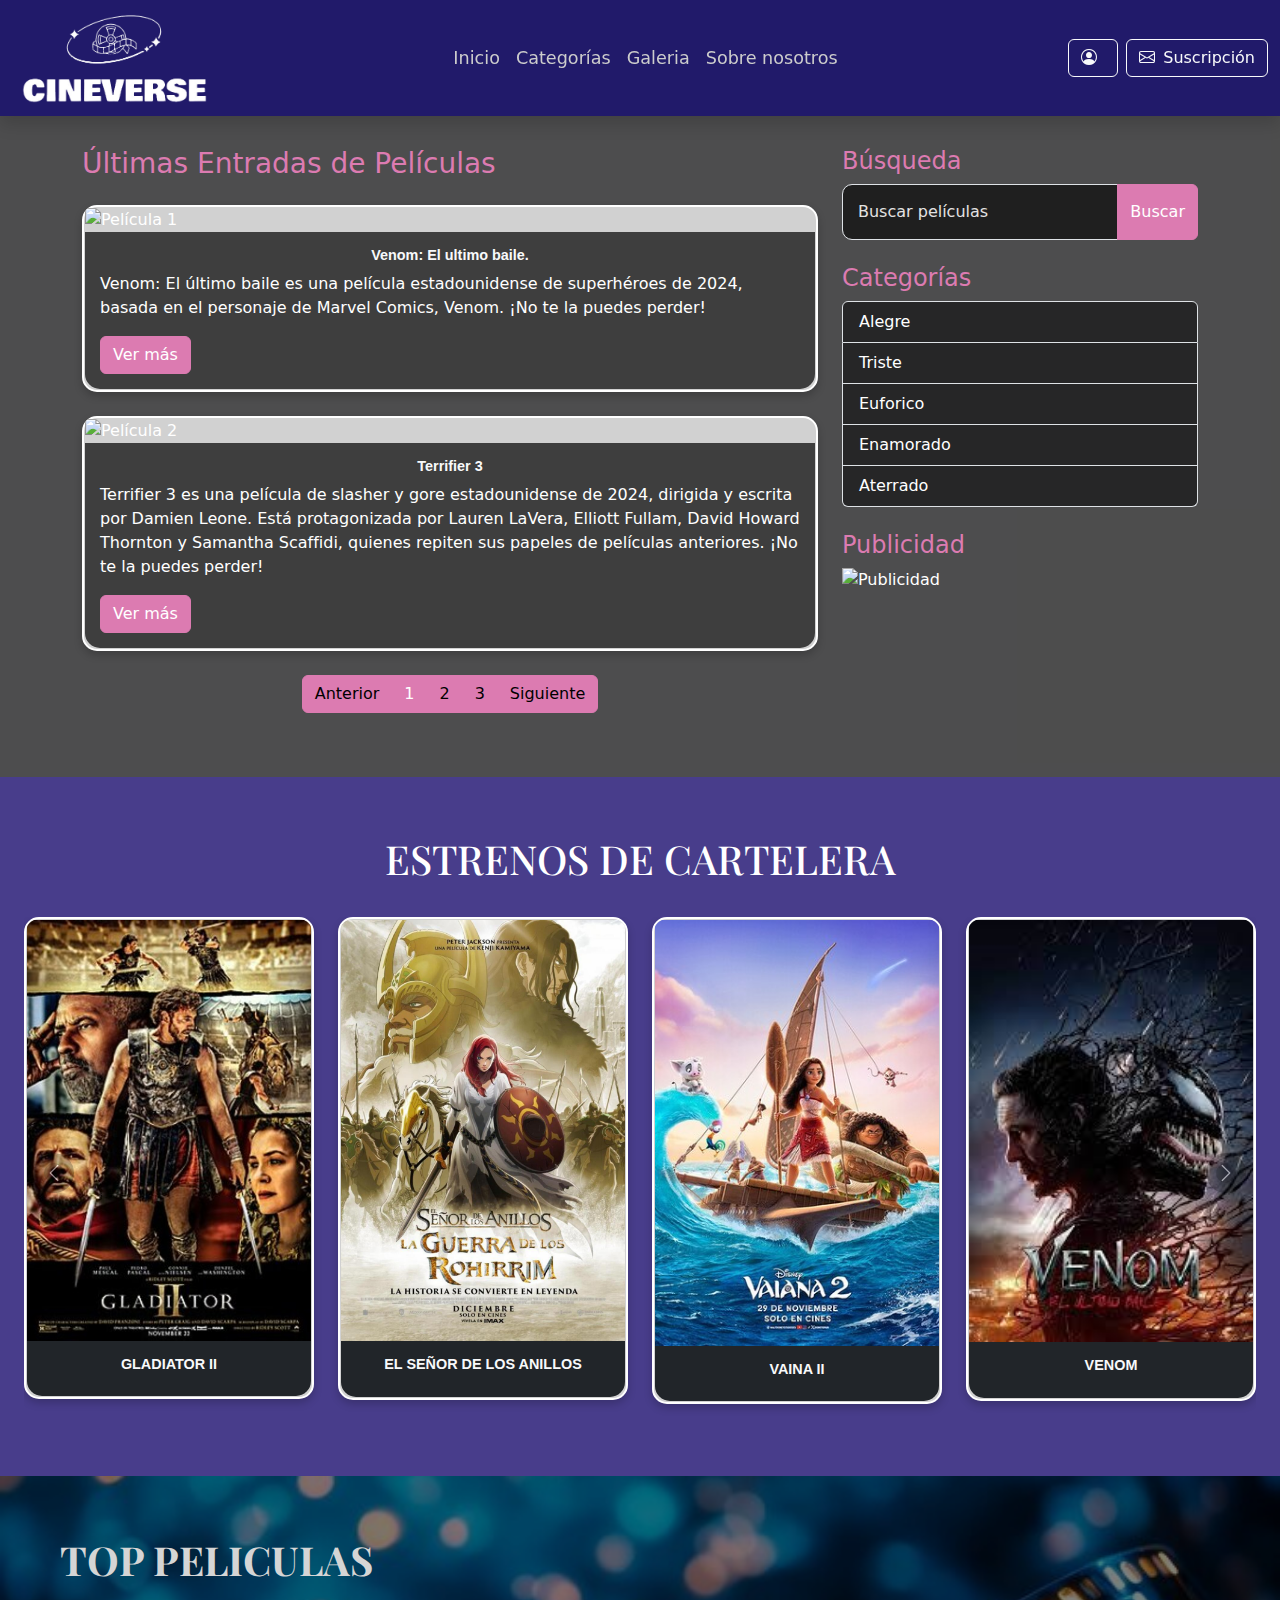
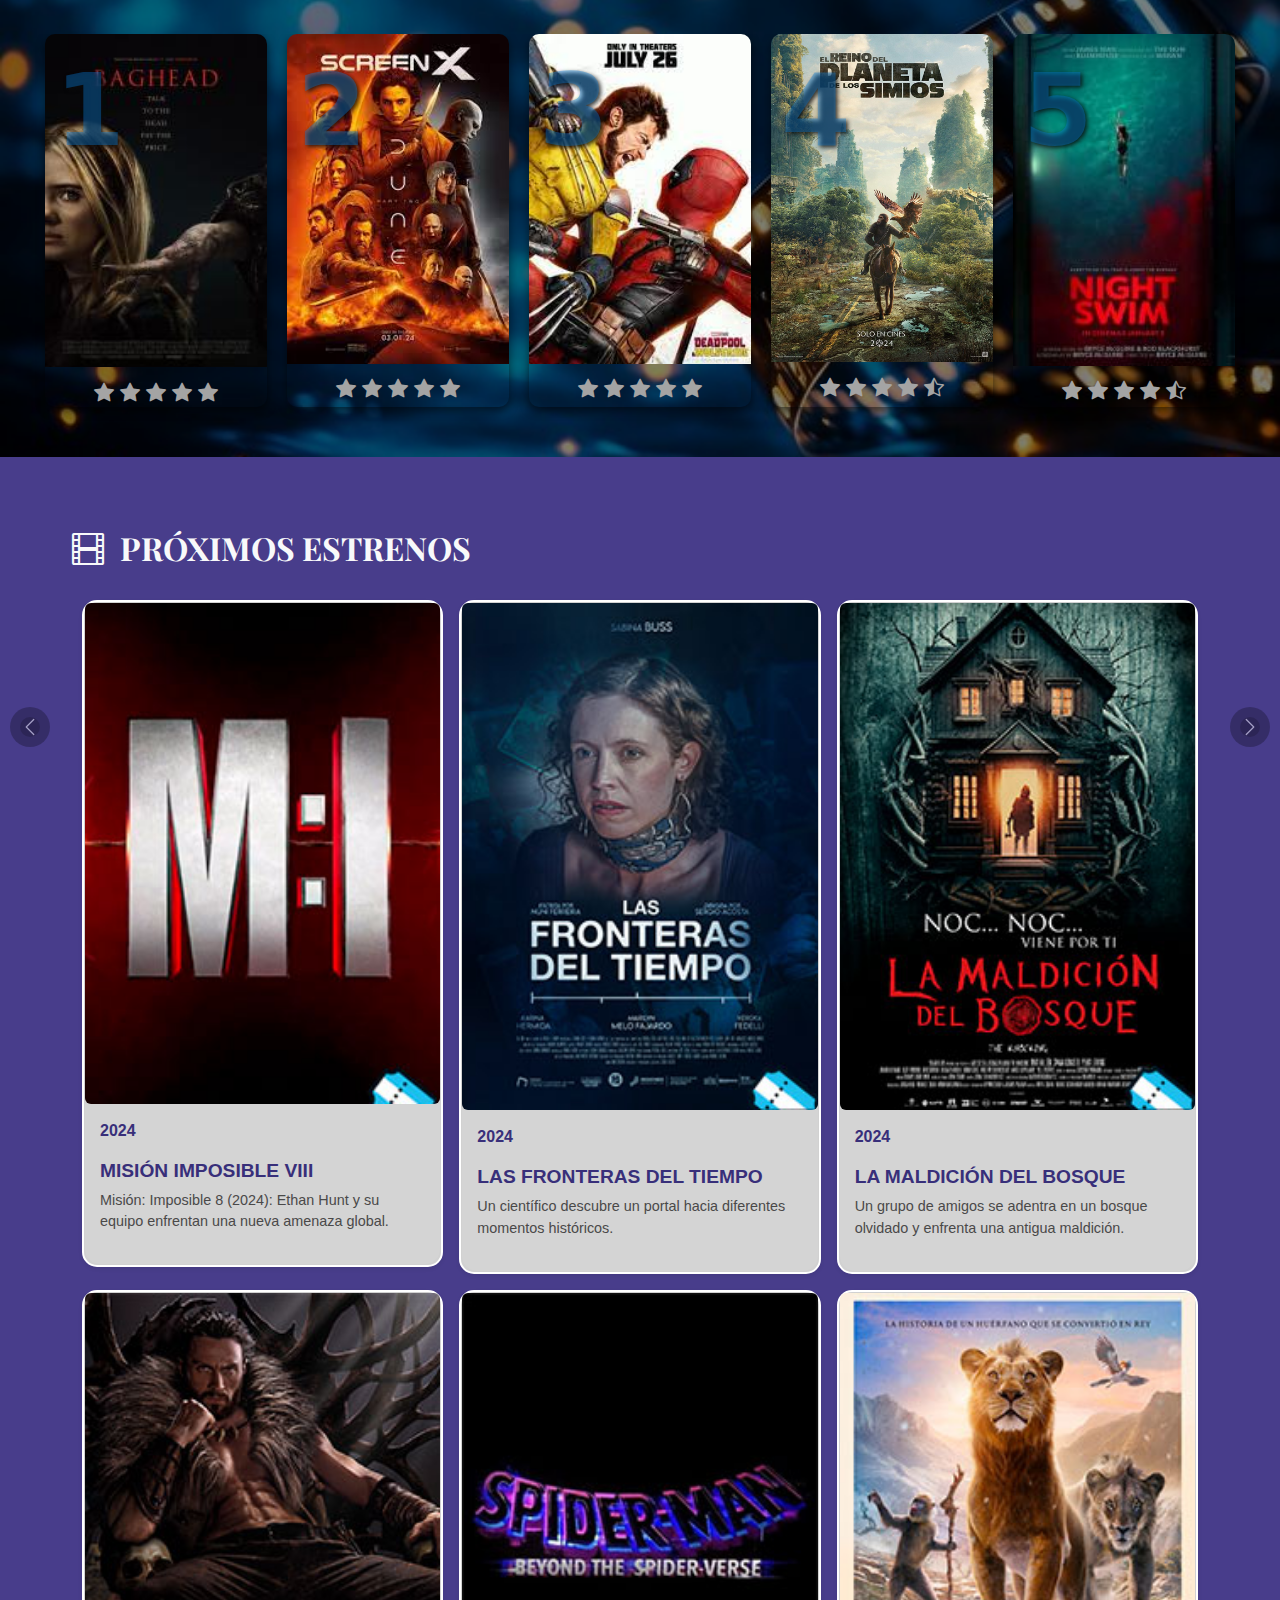
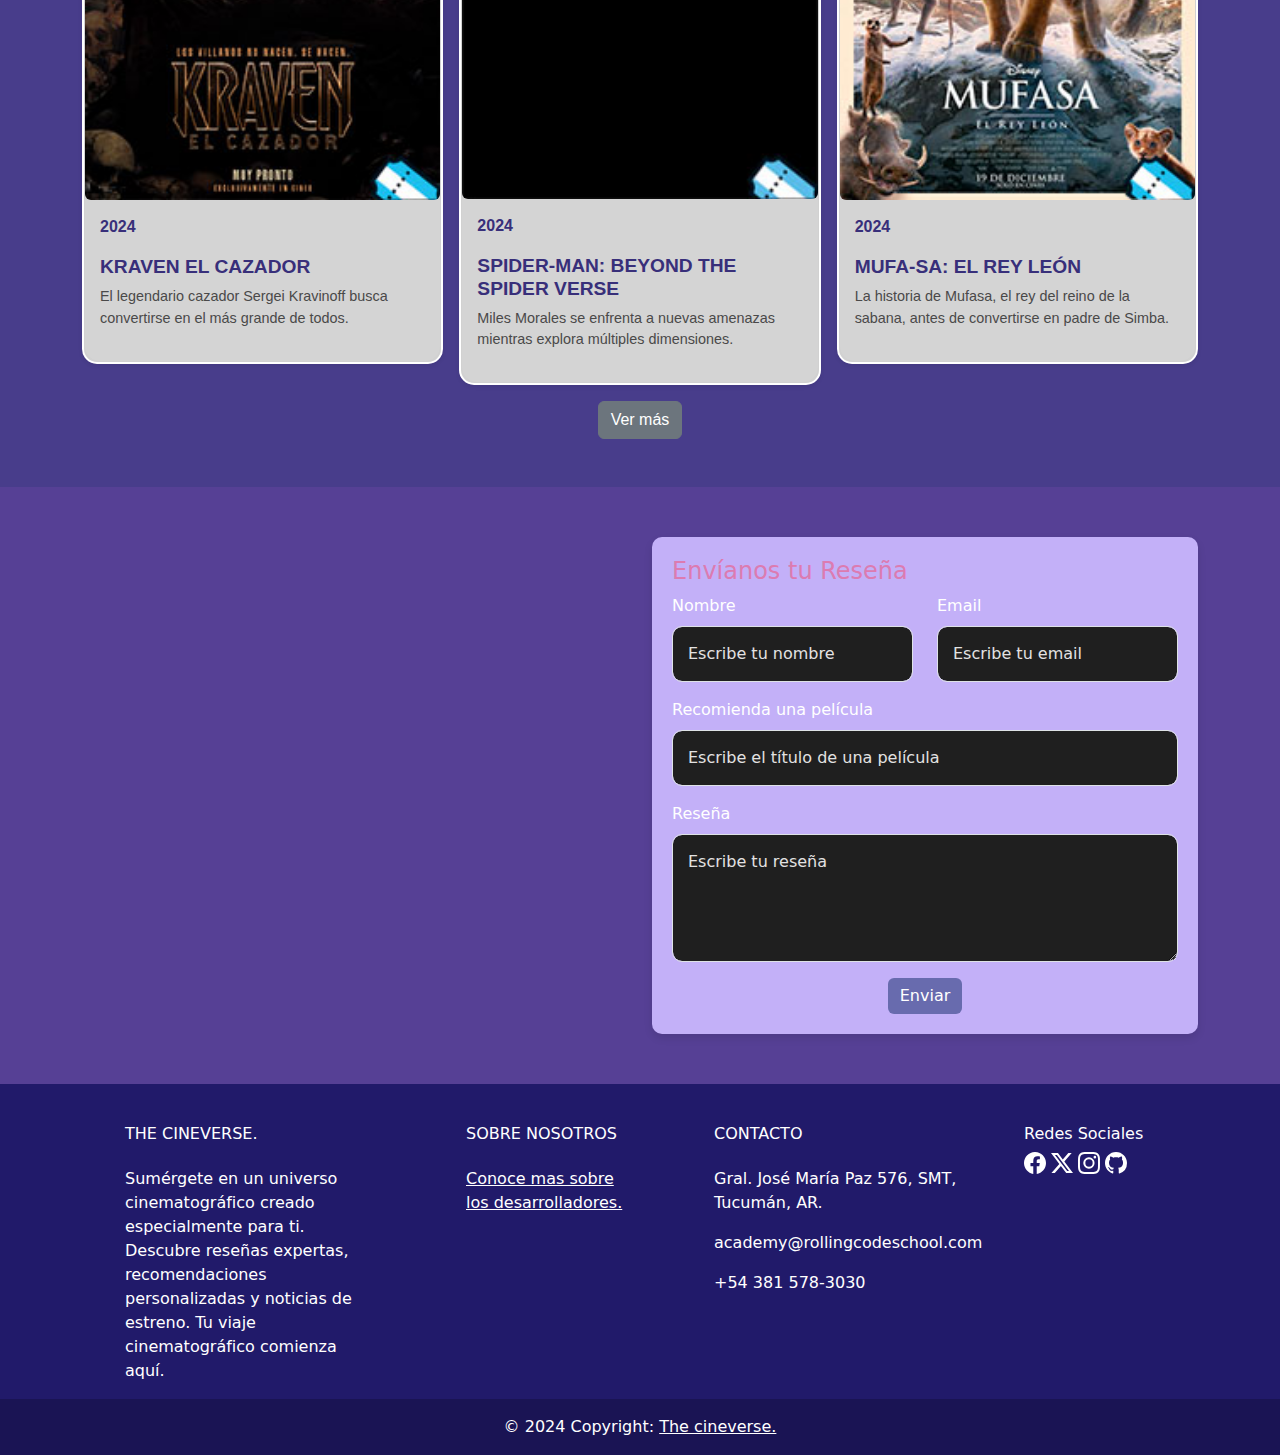
==== index.html @ d2e9f259 "se agrega una nueva rama feature/gallery y sus estilos" ====
<!DOCTYPE html>
<html lang="ES-AR">
<head>
    <meta name="author" content="Ferreyra Shaiel, Melnik Conrado, Vivanco Matias." />
    <meta name="description" content="Un vlog donde encontrarás reseñas detalladas de las últimas novedades, entrevistas exclusivas con directores y actores, y análisis profundos de clásicos del cine." />
    <meta name="keywords" content="Reseña, proximos estrenos, categorias." />
    <meta charset="UTF-8" />
    <meta name="viewport" content="width=device-width, initial-scale=1.0" />
    <!-- favicon -->
    <link rel="shortcut icon" href="https://zenprospect-production.s3.amazonaws.com/uploads/pictures/670adfdae29ce400014fca56/picture" type="image/x-icon" />
    <title>The cineverse.</title>
    <link href="https://cdn.jsdelivr.net/npm/bootstrap@5.3.3/dist/css/bootstrap.min.css" rel="stylesheet" integrity="sha384-QWTKZyjpPEjISv5WaRU9OFeRpok6YctnYmDr5pNlyT2bRjXh0JMhjY6hW+ALEwIH" crossorigin="anonymous">
    <link
    href="https://cdn.jsdelivr.net/npm/bootstrap-icons/font/bootstrap-icons.css"
    rel="stylesheet"/>
  <!-- Google Fonts -->
  <link
    href="https://fonts.googleapis.com/css2?family=Roboto:wght@400;700&family=Playfair+Display:wght@700&display=swap"
    rel="stylesheet" />
  <!-- Vincular tu archivo CSS personalizado (si lo tienes) -->
  <link href="./css/styles.css" rel="stylesheet" />
</head>
<body> 
  <header>
    <nav class="navbar navbar-expand-lg navbar-dark bg-dark fixed-top shadow">
        <div class="container-fluid">
            <!-- Logo -->
            <a class="navbar-brand d-flex align-items-center" href="#">
                <img src="./img/logo/ss-removebg-preview.png" alt="Logo" style="height: 90px; width: auto; margin-left: 10px;">
            </a>
            <!-- Botón hamburguesa centrado -->
            <button class="navbar-toggler mx-auto" type="button" data-bs-toggle="collapse" data-bs-target="#navbarNav" aria-controls="navbarNav" aria-expanded="false" aria-label="Toggle navigation">
                <span class="navbar-toggler-icon"></span>
            </button>
            <!-- Menú -->
            <div class="collapse navbar-collapse" id="navbarNav">
                <ul class="navbar-nav mx-auto text-center">
                    <li class="nav-item">
                        <a class="nav-link active" href="#">Inicio</a>
                    </li>
                    <li class="nav-item">
                        <a class="nav-link" href="#">Categorías</a>
                    </li>
                    <li class="nav-item">
                        <a class="nav-link" href="./paginas/gallery.html">Galeria</a>
                    </li>
                    <li class="nav-item">
                        <a class="nav-link" href="./paginas/sobre-nosotros.html">Sobre nosotros</a>
                    </li>
                </ul>
                <!-- Botones Login y Suscripción dentro del menú en pantallas pequeñas -->
                <div class="d-lg-none text-center mt-3">
                    <a class="btn btn-outline-light me-2" href="./paginas/iniciar_sesion.html">
                        <i class="bi bi-person-circle me-2"></i>Iniciar sesión
                    </a>
                    <a class="btn btn-outline-light" data-bs-toggle="modal" data-bs-target="#suscripcionModal">
                        <i class="bi bi-envelope me-2"></i>Suscripción
                    </a>
                </div>
            </div>
            <!-- Botones Login y Suscripción para pantallas grandes -->
            <div class="d-none d-lg-flex">
                <a class="btn btn-outline-light me-2" href="./paginas/iniciar_sesion.html">
                    <i class="bi bi-person-circle me-2"></i>
                </a>
                <a class="btn btn-outline-light" data-bs-toggle="modal" data-bs-target="#suscripcionModal">
                    <i class="bi bi-envelope me-2"></i>Suscripción
                </a>
            </div>
        </div>
    </nav>
</header>

<!-- Modal de Suscripción -->
<div class="modal fade" id="suscripcionModal" tabindex="-1" aria-labelledby="suscripcionModalLabel" aria-hidden="true">
    <div class="modal-dialog">
        <div class="modal-content">
            <div class="modal-header bg-dark text-white">
                <h5 class="modal-title" id="suscripcionModalLabel">Suscríbete y recibe las ultimas novedades</h5>
                <button type="button" class="btn-close btn-close-white" data-bs-dismiss="modal" aria-label="Close"></button>
            </div>
            <div class="modal-body">
                <form>
                    <div class="mb-3">
                        <label for="email" class="form-label">Correo electrónico:</label>
                        <input type="email" class="form-control" id="email" placeholder="nombre@ejemplo.com" required>
                    </div>
                 
                    <button type="submit" class="btn btn-primary w-100">Suscribirme</button>
                </form>
            </div>
            <div class="modal-footer">
                <button type="button" class="btn btn-secondary" data-bs-dismiss="modal">Cerrar</button>
            </div>
        </div>
    </div>
</div>

   <!-- Contenedor Principal -->
   <div class="container-fluid p-0">
    <!-- Carrusel de Imágenes -->
    <div id="carouselExampleIndicators" class="carousel slide img-fluid" data-bs-ride="carousel">
        <div class="carousel-indicators">
            <button type="button" data-bs-target="#carouselExampleIndicators" data-bs-slide-to="0" class="active" aria-current="true" aria-label="Slide 1"></button>
            <button type="button" data-bs-target="#carouselExampleIndicators" data-bs-slide-to="1" aria-label="Slide 2"></button>
            <button type="button" data-bs-target="#carouselExampleIndicators" data-bs-slide-to="2" aria-label="Slide 3"></button>
        </div>
        <div class="carousel-inner img-fluid">
            <div class="carousel-item active img-fluid">
                <img src="https://www.eyescreamproductions.com/allaccess/wp-content/uploads/2024/01/394541261_122105359370069312_567661450669885973_n.jpg" class="d-block w-100 img-fluid" alt="Película 1" height="700">
            </div>
            <div class="carousel-item">
                <img src="https://wallpapers.com/images/hd/movie-poster-background-0y96967otr15qydq.jpg" class="d-block w-100 img-fluid" alt="Película 2" height="900">
            </div>
            <div class="carousel-item">
                <img src="https://i.blogs.es/710d62/1366_2000/1366_2000.jpeg" class="d-block w-100 img-fluid" alt="Película 3" height="900">
            </div>
        </div>
        <button class="carousel-control-prev" type="button" data-bs-target="#carouselExampleIndicators" data-bs-slide="prev">
            <span class="carousel-control-prev-icon" aria-hidden="true"></span>
            <span class="visually-hidden">Anterior</span>
        </button>
        <button class="carousel-control-next" type="button" data-bs-target="#carouselExampleIndicators" data-bs-slide="next">
            <span class="carousel-control-next-icon" aria-hidden="true"></span>
            <span class="visually-hidden">Siguiente</span>
        </button>
    </div>
    <!-- Fin Carrusel -->
    <!-- Contenido Principal -->
    <div class="container my-5">
        <div class="row">
            <!-- Primera Columna -->
            <div class="col-md-8">
                <h3 class="mb-4">Últimas Entradas de Películas</h3>
                <!-- Entrada 1 -->
                <div class="card mb-4">
                    <img src="https://img-s-msn-com.akamaized.net/tenant/amp/entityid/AA1rR1aU.img?w=768&h=422&m=6" class="card-img-top" alt="Película 1">
                    <div class="card-body">
                        <h5 class="card-title">Venom: El ultimo baile.</h5>
                        <p class="card-text">Venom: El último baile es una película estadounidense de superhéroes de 2024, basada en el personaje de Marvel Comics, Venom. ¡No te la puedes perder!</p>
                        <a href="./paginas/pelicula1.html" class="btn btn-primary">Ver más</a>
                    </div>
                </div>
                <!-- Entrada 2 -->
                <div class="card mb-4">
                    <img src="https://www.accioncine.es/wp-content/uploads/2024/10/Terrifier-3.jpg" class="card-img-top" alt="Película 2">
                    <div class="card-body">
                        <h5 class="card-title">Terrifier 3</h5>
                        <p class="card-text">Terrifier 3 es una película de slasher y gore estadounidense de 2024, dirigida y escrita por Damien Leone. Está protagonizada por Lauren LaVera, Elliott Fullam, David Howard Thornton y Samantha Scaffidi, quienes repiten sus papeles de películas anteriores.  ¡No te la puedes perder!</p>
                        <a href="./paginas/pelicula2.html" class="btn btn-primary">Ver más</a>
                    </div>
                </div>
                <!-- Paginación -->
                <nav aria-label="Paginacion">
                    <ul class="pagination justify-content-center">
                        <li class="page-item disabled">
                            <a class="page-link" href="#" tabindex="-1">Anterior</a>
                        </li>
                        <li class="page-item active"><a class="page-link" href="#">1</a></li>
                        <li class="page-item"><a class="page-link" href="#">2</a></li>
                        <li class="page-item"><a class="page-link" href="#">3</a></li>
                        <li class="page-item">
                            <a class="page-link" href="./img/pagina404realizada.jpg">Siguiente</a>
                        </li>
                    </ul>
                </nav>
            </div>
            <!-- Segunda Columna -->
            <div class="col-md-4">
                <!-- Formulario de Búsqueda -->
                <h4>Búsqueda</h4>
                <form class="mb-4">
                    <div class="input-group">
                        <input type="text" class="form-control" placeholder="Buscar películas">
                        <button class="btn btn-primary" type="button">Buscar</button>
                    </div>
                </form>
                <!-- Categorías -->
                <h4>Categorías</h4>
                <ul class="list-group mb-4">
                    <li class="list-group-item">Alegre</li>
                    <li class="list-group-item">Triste</li>
                    <li class="list-group-item">Euforico</li>
                    <li class="list-group-item">Enamorado</li>
                    <li class="list-group-item">Aterrado</li>
                </ul>
                <!-- Publicidad -->
                <h4>Publicidad</h4>
                <div class="d-none d-md-block">
                    <img src="https://image.isu.pub/230305213223-ee21ec7c1863483c10e7651943fbc5cc/jpg/page_1_thumb_large.jpg" class="img-fluid" alt="Publicidad">
                </div>
            </div>
        </div>
    </div>
</div> 
<section id="carouselSection" class="py-5 px-4 " style="background-color: darkslateblue;">
  <!-- Título centrado -->
  <h2 class="text-center mb-4 text-white" style="font-family: 'Playfair Display', serif; font-size: 2.5rem; padding: 10px;">ESTRENOS DE CARTELERA</h2>




  <!-- Carousel -->
  <div id="carouselPeliculas" class="carousel slide" data-bs-ride="carousel">
    <div class="carousel-inner">
      <!-- Primer grupo de 4 películas -->
      <div class="carousel-item active">
        <div class="row">
          <div class="col-12 col-sm-6 col-md-3 mb-4">
            <div class="card card-custom">
              <div class="img-container">
                <img src="img/estrenos/Gladiator_II_(2024)_poster.jpg" class="card-img-top img-hover" alt="Película 1">
              </div>
              <div class="card-body bg-dark text-white text-center">
                <h5 class="card-title">GLADIATOR II</h5>
              </div>
            </div>
          </div>
          <div class="col-12 col-sm-6 col-md-3 mb-4">
            <div class="card card-custom">
              <div class="img-container">
                <img src="img/estrenos/señor anillos (1).jpg" class="card-img-top img-hover" alt="Película 2">
              </div>
              <div class="card-body bg-dark text-white text-center">
                <h5 class="card-title">EL SEÑOR DE LOS ANILLOS</h5>
              </div>
            </div>
          </div>
          <div class="col-12 col-sm-6 col-md-3 mb-4">
            <div class="card card-custom">
              <div class="img-container">
                <img src="img/estrenos/vaina2.jpeg" class="card-img-top img-hover" alt="Película 3">
              </div>
              <div class="card-body bg-dark text-white text-center">
                <h5 class="card-title">VAINA II</h5>
              </div>
            </div>
          </div>
          <div class="col-12 col-sm-6 col-md-3 mb-4">
            <div class="card card-custom">
              <div class="img-container">
                <img src="img/estrenos/venom.jpg" class="card-img-top img-hover" alt="Película 4">
              </div>
              <div class="card-body bg-dark text-white text-center">
                <h5 class="card-title">VENOM</h5>
              </div>
            </div>
          </div>
        </div>
      </div>
      <!-- Segundo grupo de 4 películas -->
      <div class="carousel-item">
        <div class="row">
          <div class="col-12 col-sm-6 col-md-3 mb-4">
            <div class="card card-custom">
              <div class="img-container">
                <img src="img/estrenos/Wicked_(2024_film)_poster.png" class="card-img-top img-hover" alt="Película 5">
              </div>
              <div class="card-body bg-dark text-white text-center">
                <h5 class="card-title">WICKED II</h5>
              </div>
            </div>
          </div>
          <div class="col-12 col-sm-6 col-md-3 mb-4">
            <div class="card card-custom">
              <div class="img-container">
                <img src="img/estrenos/Red_One-326062250-large.jpg" class="card-img-top img-hover" alt="Película 6">
              </div>
              <div class="card-body bg-dark text-white text-center">
                <h5 class="card-title">RED ONE</h5>
              </div>
            </div>
          </div>
          <div class="col-12 col-sm-6 col-md-3 mb-4">
            <div class="card card-custom">
              <div class="img-container">
                <img src="img/estrenos/wild robot.jpg" class="card-img-top img-hover" alt="Película 7">
              </div>
              <div class="card-body bg-dark text-white text-center">
                <h5 class="card-title">WILD ROBOT</h5>
              </div>
            </div>
          </div>
          <div class="col-12 col-sm-6 col-md-3 mb-4">
            <div class="card card-custom">
              <div class="img-container">
                <img src="img/estrenos/heree.jpg" class="card-img-top img-hover" alt="Película 8">
              </div>
              <div class="card-body bg-dark text-white text-center">
                <h5 class="card-title">HEREE</h5>
              </div>
            </div>
          </div>
        </div>
      </div>
    </div>

    <!-- Controles del carousel -->
    <button class="carousel-control-prev" type="button" data-bs-target="#carouselPeliculas" data-bs-slide="prev">
      <span class="carousel-control-prev-icon" aria-hidden="true"></span>
      <span class="visually-hidden">Anterior</span>
    </button>
    <button class="carousel-control-next" type="button" data-bs-target="#carouselPeliculas" data-bs-slide="next">
      <span class="carousel-control-next-icon" aria-hidden="true"></span>
      <span class="visually-hidden">Siguiente</span>
    </button>
  </div>
</section>


        <!------------- Seccion top peliculas---------->
   <section class="seccion-top-10" id="top-peliculas">
      <h2 class="titulo-seccion">TOP PELICULAS</h2>
      <div class="top-10">
        <div class="pelicula">
          <img src="img/top/baghead-739898556-msmall.jpg" alt="Película 1" />
          <div class="numero">1</div>
          <div class="estrellas">
            <i class="bi bi-star-fill"></i>
            <i class="bi bi-star-fill"></i>
            <i class="bi bi-star-fill"></i>
            <i class="bi bi-star-fill"></i>
            <i class="bi bi-star-fill"></i>
            <!-- 5 estrellas llenas -->
          </div>
        </div>
        <div class="pelicula">
          <img src="img/top/dune2.jpg" alt="Película 2" />
          <div class="numero">2</div>
          <div class="estrellas">
            <i class="bi bi-star-fill"></i>
            <i class="bi bi-star-fill"></i>
            <i class="bi bi-star-fill"></i>
            <i class="bi bi-star-fill"></i>
            <i class="bi bi-star-fill"></i>
            <!-- 5 estrellas llenas -->
          </div>
        </div>
        <div class="pelicula">
          <img src="img/top/deadpool2.jpg" alt="Película 3" />
          <div class="numero">3</div>
          <div class="estrellas">
            <i class="bi bi-star-fill"></i>
            <i class="bi bi-star-fill"></i>
            <i class="bi bi-star-fill"></i>
            <i class="bi bi-star-fill"></i>
            <i class="bi bi-star-fill"></i>
            <!-- 5 estrellas llenas -->
          </div>
        </div>
        <div class="pelicula">
          <img
            src="img/IMG_PROX_ESTRENOS/primer-trailer-de-el-reino-del-planeta-de-los-simios-original-6548b4aaf0c67.jpeg"
            alt="Película 4"
          />
          <div class="numero">4</div>
          <div class="estrellas">
            <i class="bi bi-star-fill"></i>
            <i class="bi bi-star-fill"></i>
            <i class="bi bi-star-fill"></i>
            <i class="bi bi-star-fill"></i>
            <i class="bi bi-star-half"></i>
            <!-- 4 estrellas llenas y media -->
          </div>
        </div>
        <div class="pelicula">
          <img src="img/top/night_swim-797110257-msmall.jpg" alt="Película 5" />
          <div class="numero">5</div>
          <div class="estrellas">
            <i class="bi bi-star-fill"></i>
            <i class="bi bi-star-fill"></i>
            <i class="bi bi-star-fill"></i>
            <i class="bi bi-star-fill"></i>
            <i class="bi bi-star-half"></i>
            <!-- 4 estrellas llenas y media -->
          </div>
        </div>
      </div>
     </section>
        <!-- Sección de Próximos Estrenos! -->
  <section class="estrenos p-5" id="proximos-estrenos">
    <h2 class="titulo-seccion text-light fs-2 fw-bold text-left mb-2 p-4 d-flex align-items-center">
      <i class="bi bi-film me-3"></i> PRÓXIMOS ESTRENOS
    </h2>
    <div class="container">
      <div class="row g-3">
            <!-- Tarjeta 1 -->
            <div class="col-md-6 col-lg-4">
              <div class="estreno card shadow-sm">
                <img src="img/IMG_PROX_ESTRENOS/8164-mision-imposible-8.jpg" alt="Película 1" class="card-img-top rounded">
                <div class="card-body">
                  <p class="estreno-ano ">2024</p>
                  <h3 class="estreno-titulo ">MISIÓN IMPOSIBLE  VIII</h3>
                  <p class="estreno-descripcion">
                    Misión: Imposible 8 (2024): Ethan Hunt y su equipo enfrentan una nueva amenaza global.
                  </p>
                </div>
              </div>
            </div>
            <!-- Tarjeta 2 -->
            <div class="col-md-6 col-lg-4">
              <div class="estreno card shadow-sm">
                <img src="img/IMG_PROX_ESTRENOS/9977-las-fronteras-del-tiempo.jpg" alt="Película 2" class="card-img-top rounded">
                <div class="card-body">
                  <p class="estreno-ano">2024</p>
                  <h3 class="estreno-titulo">LAS FRONTERAS DEL TIEMPO</h3>
                  <p class="estreno-descripcion">
                    Un científico descubre un portal hacia diferentes momentos históricos.
                  </p>
                </div>
              </div>
            </div>
            <!-- Tarjeta 3 -->
            <div class="col-md-6 col-lg-4">
              <div class="estreno card shadow-sm">
                <img src="img/IMG_PROX_ESTRENOS/9954-la-maldicion-del-bosque.jpg" alt="Película 3" class="card-img-top rounded">
                <div class="card-body">
                  <p class="estreno-ano">2024</p>
                  <h3 class="estreno-titulo">LA MALDICIÓN DEL BOSQUE</h3>
                  <p class="estreno-descripcion">
                    Un grupo de amigos se adentra en un bosque olvidado y enfrenta una antigua maldición.
                  </p>
                </div>
              </div>
            </div>
            <!-- Tarjeta 4 -->
            <div class="col-md-6 col-lg-4">
              <div class="estreno card shadow-sm">
                <img src="img/IMG_PROX_ESTRENOS/9176-kraven-el-cazador.jpg" alt="Película 4" class="card-img-top rounded">
                <div class="card-body">
                  <p class="estreno-ano">2024</p>
                  <h3 class="estreno-titulo">KRAVEN EL CAZADOR</h3>
                  <p class="estreno-descripcion">
                    El legendario cazador Sergei Kravinoff busca convertirse en el más grande de todos.
                  </p>
                </div>
              </div>
            </div>
            <!-- Tarjeta 5 -->
            <div class="col-md-6 col-lg-4">
              <div class="estreno card shadow-sm">
                <img src="img/IMG_PROX_ESTRENOS/9171-spider-man-beyond-the-spider-verse.jpg" alt="Película 5" class="card-img-top rounded">
                <div class="card-body">
                  <p class="estreno-ano">2024</p>
                  <h3 class="estreno-titulo">SPIDER-MAN: BEYOND THE SPIDER VERSE</h3>
                  <p class="estreno-descripcion">
                    Miles Morales se enfrenta a nuevas amenazas mientras explora múltiples dimensiones.
                  </p>
                </div>
              </div>
            </div>
            <!-- Tarjeta 6 -->
            <div class="col-md-6 col-lg-4">
              <div class="estreno card shadow-sm">
                <img src="img/IMG_PROX_ESTRENOS/8614-mufasa-el-rey-leon.jpg" alt="Película 6" class="card-img-top rounded">
                <div class="card-body">
                  <p class="estreno-ano">2024</p>
                  <h3 class="estreno-titulo">MUFA-SA: EL REY LEÓN</h3>
                  <p class="estreno-descripcion">
                    La historia de Mufasa, el rey del reino de la sabana, antes de convertirse en padre de Simba.
                  </p>
                </div>
              </div>
            </div>
          </div>
          <!-- Botón Ver Más -->
          <button class="btn btn-secondary d-block mx-auto mt-3">Ver más</button>
        </div>
      </section>
        <!-- Botones de control -->
        <button
          class="carousel-control-prev"
          type="button"
          data-bs-target="#carruselPeliculas"
          data-bs-slide="prev"
        >
          <span class="carousel-control-prev-icon" aria-hidden="true"></span>
          <span class="visually-hidden">Previous</span>
        </button>
        <button
          class="carousel-control-next"
          type="button"
          data-bs-target="#carruselPeliculas"
          data-bs-slide="next"
        >
          <span class="carousel-control-next-icon" aria-hidden="true"></span>
          <span class="visually-hidden">Next</span>
        </button>
      </div>
    </section>
      <!-- Mapa y Formulario -->
    <section class="map-form-section">
      <div class="container">
          <div class="row content">
              <!-- Mapa -->
              <div class="col-md-6">
                  <div class="map-container">
                      <iframe 
                      src="https://www.google.com/maps/embed?pb=!1m18!1m12!1m3!1d3560.1059174722664!2d-65.20974192456302!3d-26.83658327669258!2m3!1f0!2f0!3f0!3m2!1i1024!2i768!4f13.1!3m3!1m2!1s0x94225d3ad7f30f1d%3A0xf8606cd659b8e3e4!2sRollingCode%20School!5e0!3m2!1ses-419!2sar!4v1733959759535!5m2!1ses-419!2sar"
                          allowfullscreen="" 
                          loading="lazy" width="500" height="300">
                      </iframe>
                  </div>
              </div>
                   <!-- Formulario -->
                   <div class="col-md-6">
                    <div class="form-container">
                        <h4>Envíanos tu Reseña</h4>
                        <form>
                            <div class="row">
                                <div class="col-md-6 mb-3">
                                    <label for="name" class="form-label">Nombre</label>
                                    <input type="text" class="form-control" id="name" placeholder="Escribe tu nombre" required>
                                </div>
                                <div class="col-md-6 mb-3">
                                    <label for="email" class="form-label">Email</label>
                                    <input type="email" class="form-control" id="email" placeholder="Escribe tu email" required>
                                </div>
                            </div>
                            <div class="mb-3">
                                <label for="movie" class="form-label">Recomienda una película</label>
                                <input type="text" class="form-control" id="movie" placeholder="Escribe el título de una película">
                            </div>
                            <div class="mb-3">
                                <label for="review" class="form-label">Reseña</label>
                                <textarea class="form-control" id="review" rows="4" placeholder="Escribe tu reseña"></textarea>
                            </div>
                            <div class="d-flex justify-content-center">
                              <button type="submit" class=" btn btn-primary " style="background-color: #686BAE; border: #686BAE;">Enviar</button> 
                            </div>
                        </form>
                    </div>
                </div>
            </div>
        </div>
    </section>
     <!-- Footer -->
     <footer
     class="text-center text-lg-start text-white mt-0 "
     style="background-color: #211A6A"
     >
<!-- Grid container -->
<div class="container p-4 pb-0">
 <!-- Section: Links -->
 <section class="">
   <!--Grid row-->
   <div class="row">
     <!-- Grid column -->
     <div class="col-md-3 col-lg-3 col-xl-3 mx-auto mt-3">
       <h6 class="text-uppercase mb-4 font-weight-bold">
         The CineVerse.
       </h6>
       <p>
         Sumérgete en un universo cinematográfico creado especialmente para ti. Descubre reseñas expertas, recomendaciones personalizadas y noticias de estreno. Tu viaje cinematográfico comienza aquí.
       </p>
     </div>
     <!-- Grid column -->
     <hr class="w-100 clearfix d-md-none" />
     <!-- Grid column -->
     <div class="col-md-2 col-lg-2 col-xl-2 mx-auto mt-3">
       <h6 class="text-uppercase mb-4 font-weight-bold">Sobre Nosotros</h6>
       <p>
        <a class="text-white" href="./paginas/sobre-nosotros.html">Conoce mas sobre los desarrolladores.</a>
      </p>
     </div>
     <!-- Grid column -->
     <hr class="w-100 clearfix d-md-none" />
     <!-- Grid column -->
     <hr class="w-100 clearfix d-md-none" />
     <!-- Grid column -->
     <div class="col-md-4 col-lg-3 col-xl-3 mx-auto mt-3">
       <h6 class="text-uppercase mb-4 font-weight-bold">Contacto</h6>
       <p><i class="fas fa-home mr-3"></i>  Gral. José María Paz 576, SMT, Tucumán, AR.</p>
       <p><i class="fas fa-envelope mr-3"></i>academy@rollingcodeschool.com</p>
       <p><i class="fas fa-phone mr-3"></i> +54 381 578-3030</p>
     </div>
     <!-- Grid column -->
     <!-- Grid column -->
     <div class="col-md-3 col-lg-2 col-xl-2 mt-3">
       <h6 class="">Redes Sociales</h6>
       <!-- Facebook -->
       <svg xmlns="http://www.w3.org/2000/svg" width="22" height="22" fill="currentColor" class="bi bi-facebook" viewBox="0 0 16 16">
         <path d="M16 8.049c0-4.446-3.582-8.05-8-8.05C3.58 0-.002 3.603-.002 8.05c0 4.017 2.926 7.347 6.75 7.951v-5.625h-2.03V8.05H6.75V6.275c0-2.017 1.195-3.131 3.022-3.131.876 0 1.791.157 1.791.157v1.98h-1.009c-.993 0-1.303.621-1.303 1.258v1.51h2.218l-.354 2.326H9.25V16c3.824-.604 6.75-3.934 6.75-7.951"/>
       </svg>
       <!-- Twitter -->
       <svg xmlns="http://www.w3.org/2000/svg" width="22" height="22" fill="currentColor" class="bi bi-twitter-x" viewBox="0 0 16 16">
         <path d="M12.6.75h2.454l-5.36 6.142L16 15.25h-4.937l-3.867-5.07-4.425 5.07H.316l5.733-6.57L0 .75h5.063l3.495 4.633L12.601.75Zm-.86 13.028h1.36L4.323 2.145H2.865z"/>
       </svg>
       <!-- Instagram -->
       <svg xmlns="http://www.w3.org/2000/svg" width="22" height="22" fill="currentColor" class="bi bi-instagram" viewBox="0 0 16 16">
         <path d="M8 0C5.829 0 5.556.01 4.703.048 3.85.088 3.269.222 2.76.42a3.9 3.9 0 0 0-1.417.923A3.9 3.9 0 0 0 .42 2.76C.222 3.268.087 3.85.048 4.7.01 5.555 0 5.827 0 8.001c0 2.172.01 2.444.048 3.297.04.852.174 1.433.372 1.942.205.526.478.972.923 1.417.444.445.89.719 1.416.923.51.198 1.09.333 1.942.372C5.555 15.99 5.827 16 8 16s2.444-.01 3.298-.048c.851-.04 1.434-.174 1.943-.372a3.9 3.9 0 0 0 1.416-.923c.445-.445.718-.891.923-1.417.197-.509.332-1.09.372-1.942C15.99 10.445 16 10.173 16 8s-.01-2.445-.048-3.299c-.04-.851-.175-1.433-.372-1.941a3.9 3.9 0 0 0-.923-1.417A3.9 3.9 0 0 0 13.24.42c-.51-.198-1.092-.333-1.943-.372C10.443.01 10.172 0 7.998 0zm-.717 1.442h.718c2.136 0 2.389.007 3.232.046.78.035 1.204.166 1.486.275.373.145.64.319.92.599s.453.546.598.92c.11.281.24.705.275 1.485.039.843.047 1.096.047 3.231s-.008 2.389-.047 3.232c-.035.78-.166 1.203-.275 1.485a2.5 2.5 0 0 1-.599.919c-.28.28-.546.453-.92.598-.28.11-.704.24-1.485.276-.843.038-1.096.047-3.232.047s-2.39-.009-3.233-.047c-.78-.036-1.203-.166-1.485-.276a2.5 2.5 0 0 1-.92-.598 2.5 2.5 0 0 1-.6-.92c-.109-.281-.24-.705-.275-1.485-.038-.843-.046-1.096-.046-3.233s.008-2.388.046-3.231c.036-.78.166-1.204.276-1.486.145-.373.319-.64.599-.92s.546-.453.92-.598c.282-.11.705-.24 1.485-.276.738-.034 1.024-.044 2.515-.045zm4.988 1.328a.96.96 0 1 0 0 1.92.96.96 0 0 0 0-1.92m-4.27 1.122a4.109 4.109 0 1 0 0 8.217 4.109 4.109 0 0 0 0-8.217m0 1.441a2.667 2.667 0 1 1 0 5.334 2.667 2.667 0 0 1 0-5.334"/>
       </svg>
       <!-- Github -->
       <svg xmlns="http://www.w3.org/2000/svg" width="22" height="22" fill="currentColor" class="bi bi-github" viewBox="0 0 16 16">
         <path d="M8 0C3.58 0 0 3.58 0 8c0 3.54 2.29 6.53 5.47 7.59.4.07.55-.17.55-.38 0-.19-.01-.82-.01-1.49-2.01.37-2.53-.49-2.69-.94-.09-.23-.48-.94-.82-1.13-.28-.15-.68-.52-.01-.53.63-.01 1.08.58 1.23.82.72 1.21 1.87.87 2.33.66.07-.52.28-.87.51-1.07-1.78-.2-3.64-.89-3.64-3.95 0-.87.31-1.59.82-2.15-.08-.2-.36-1.02.08-2.12 0 0 .67-.21 2.2.82.64-.18 1.32-.27 2-.27s1.36.09 2 .27c1.53-1.04 2.2-.82 2.2-.82.44 1.1.16 1.92.08 2.12.51.56.82 1.27.82 2.15 0 3.07-1.87 3.75-3.65 3.95.29.25.54.73.54 1.48 0 1.07-.01 1.93-.01 2.2 0 .21.15.46.55.38A8.01 8.01 0 0 0 16 8c0-4.42-3.58-8-8-8"/>
       </svg>
     </div>
   </div>
   <!--Grid row-->
 </section>
 <!-- Section: Links -->
</div>
<!-- Grid container -->
<!-- Copyright -->
<div
    class="text-center p-3"
    style="background-color: rgba(0, 0, 0, 0.2)"
    >
 © 2024 Copyright:
 <a class="text-white" href=>The cineverse.</a>
</div>
<!-- Copyright -->
</footer>
<!-- Footer -->

 <!-- Popper.js -->
 <script src="https://cdn.jsdelivr.net/npm/@popperjs/core@2.11.8/dist/umd/popper.min.js"></script>
 <!-- Bootstrap JS -->
<script src="https://cdn.jsdelivr.net/npm/bootstrap@5.3.3/dist/js/bootstrap.bundle.min.js" integrity="sha384-YvpcrYf0tY3lHB60NNkmXc5s9fDVZLESaAA55NDzOxhy9GkcIdslK1eN7N6jIeHz" crossorigin="anonymous"></script>
</body>
</html>
---- css/styles.css ----
* {
  margin: 0;
  padding: 0;
}

.navbar {
  background-color: #211a6a !important; /* Fondo oscuro */
}

.navbar-brand {
  font-size: 1.8rem;
  font-weight: bold;
  color: #f8f9fa !important; /* Logo blanco */
}

.nav-link {
  font-size: 1.1rem;
  padding: 0.8rem 1.2rem;
  color: #cccccc !important; /* Texto blanco */
  transition: color 0.3s ease;
}

.nav-link:hover {
  color: #f3f3f3 !important; /* Color de hover */
}

.btn-outline-light {
  color: #f8f9fa;
  border-color: #f8f9fa;
  transition: color 0.3s ease, border-color 0.3s ease;
}

.btn-outline-light:hover {
  background-color: #943489;
  color: white;
  border-color: #929292;
}

.modal-content {
  background-color: #343a40; /* Fondo oscuro del modal */
}

.modal-header, .modal-body, .modal-footer {
  color: #f8f9fa; /* Texto claro */
}
  /* Estilo para section estrenos de cartelera */
  .card-custom {
    border-radius: 15px; /* Bordes redondeados */
    overflow: hidden; /* Para evitar que la imagen se desborde */
    box-shadow: 0 4px 12px rgba(0, 0, 0, 0.1); /* Sombra sutil */
    transition: transform 0.3s ease, box-shadow 0.3s ease;
  }

  .img-container {
    overflow: hidden; /* Evita que la imagen se desborde */
  }

  /* Efecto hover para la tarjeta */
  .card-custom:hover {
    transform: scale(1.05); /* Aumentar tamaño al pasar el ratón */
    box-shadow: 0 8px 16px rgba(0, 0, 0, 0.2); /* Aumentar la sombra */
  }

  /* Efecto hover para las imágenes */
  .img-hover {
    transition: transform 0.3s ease, opacity 0.3s ease;
  }

  .img-hover:hover {
    transform: scale(1.1); /* Zoom al pasar el ratón */
    opacity: 0.8; /* Leve oscurecimiento */
  }

  /* Estilo del card-body */
  .card-body {
    padding: 15px;
    background-color: rgba(0, 0, 0, 0.7); /* Fondo oscuro y semitransparente */
    border-radius: 0 0 15px 15px;
  
  }

  .card-body .card-title {
    font-size: 0.9rem;
    font-weight: bold;
    color: #f8f9fa;
  }
/* Estilos para los botones de control */
.carousel-control-prev, .carousel-control-next {
  position: absolute;
  top: 50%;
  transform: translateY(-50%);
  width: 40px; /* Ajuste el tamaño de los botones */
  height: 40px;
  background-color: rgba(0, 0, 0, 0.5); /* Fondo oscuro */
  border-radius: 50%;
  display: flex;
  justify-content: center;
  align-items: center;
}

/* Posiciones específicas para los botones */
.carousel-control-prev {
  left: 10px;
}
.carousel-control-next {
  right: 10px;
}

/* Iconos de los botones */
.carousel-control-prev-icon, .carousel-control-next-icon {
  background-color: white;
  width: 20px;
  height: 20px;
}

/* Efecto hover */
.carousel-control-prev:hover, .carousel-control-next:hover {
  background-color: rgba(0, 0, 0, 0.8);
}


/*------------Seccion Top Peliculas------------ */
.seccion-top-10 {
  background-image: url("../img/fondo/fondo-top10.png");
  background-size: cover;
  background-position: center center;
  background-repeat: no-repeat;
  padding: 30px;
}

.titulo-seccion {
  font-family: "Playfair Display", serif; /* Fuente para el título */
  font-size: 2.5rem; /* Tamaño más destacado */
  font-weight: bold;
  color: #d5d5d5;
  text-align: left;
  margin-bottom: 20px;
  padding: 40px;
}

.seccion-top-10 h2 {
  padding: 30px;
}

.top-10 {
  display: flex;
  justify-content: space-between;
  gap: 20px;
  padding: 0 15px;
  max-width: 100%;
  margin: 0 auto;
  flex-wrap: wrap; /* Cambiado a wrap para permitir el apilamiento de tarjetas */
  overflow-x: auto;
}

.pelicula {
  position: relative;
  flex: 1 1 calc(20% - 20px); /* Tarjetas flexibles con un 20% de ancho pero ajustable */
  border-radius: 10px;
  overflow: hidden;
  box-shadow: 0px 4px 8px rgba(0, 0, 0, 0.5);
  margin-bottom: 20px; /* Añadir margen inferior para evitar que las tarjetas toquen */
}

.pelicula img {
  width: 100%;
  object-fit: cover;
  transition: transform 0.3s ease;
}

.pelicula:hover img {
  transform: scale(1.1);
}

.numero {
  position: absolute;
  top: 2px;
  left: 10px;
  font-size: 100px;
  font-weight: bold;
  color: rgba(5, 124, 221, 0.377);
  text-shadow: 2px 2px 4px rgba(11, 11, 11, 0.8);
  z-index: 1;
  pointer-events: none;
}

.estrellas {
  display: flex;
  justify-content: center;
  margin-top: 10px;
}

.estrellas i {
  font-size: 20px;
  color: #a4a4a4;
  margin: 0 3px;
}

/* Adaptabilidad */
@media (max-width: 768px) {
  .pelicula {
    flex: 1 1 calc(33.33% - 20px); /* 3 tarjetas por fila en pantallas más pequeñas */
  }
}

@media (max-width: 480px) {
  .pelicula {
    flex: 1 1 calc(50% - 20px); /* 2 tarjetas por fila en móviles */
  }
}

/* Estilos personalizados mínimos para Próximos Estrenos */
.estrenos {
  background-color:darkslateblue;
  font-family: 'Gill Sans', sans-serif;
}

.titulo-seccion {
  color: #d5d5d5;
  font-family: "Playfair Display", serif; 
}


.estreno .card-body {
  background-color: rgba(212, 212, 212, 0.866); /* Fondo semi-transparente */
}

.estreno-ano {
  font-size: 1rem;
  color: #382f7a;
  font-weight: bold;
}

.estreno-titulo {
  color: #382f7a;
  font-size: 1.2rem;
  font-weight: bold;
  font-family: 'Gill Sans', 'Gill Sans MT', Calibri, 'Trebuchet MS', sans-serif;
}

.estreno-titulo:hover {
  color: #280fb4;
}

.estreno-descripcion {
  font-size: 0.9rem;
  color: #4a4949;
  font-family: 'Segoe UI', Tahoma, Ge
neva, Verdana, sans-serif;
}

/* Responsividad */
@media (max-width: 768px) {
  .estreno .card-body {
    text-align: center;
  }
}

  /* Estilo para las tarjetas en pantallas grandes (escritorio) */
  @media (min-width: 768px) {
    .tarjeta {
      width: 22%;
    }
  }
  
  /* Botones de control (anterior y siguiente) */
  .carousel-control-prev-icon,
  .carousel-control-next-icon {
    background-color: rgba(0, 0, 0, 0.5);
    border-radius: 50%;
  }
  .map-form-section {
    background-color: #564095;
    position: relative;
    padding: 50px 0;
  }
  
  .map-form-section::before {
    content: '';
    position: absolute;
    top: 0;
    left: 0;
    right: 0;
    bottom: 0;
    background: url(https://image.slidesdocs.com/responsive-images/background/desolate-cinema-in-3d-no-one-in-sight-powerpoint-background_034b796525__960_540.jpg) no-repeat center center/cover;
    opacity: 0.3;
    z-index: 1;
  }
  
  .map-form-section .content {
    position: relative;
    z-index: 2;
  }
  
  .map-container iframe {
    width: 100%;
    height: 445px;
    border: none;
  }
  
  .form-container {
    background:#c3b0f8;
    padding: 20px;
    border-radius: 10px;
    box-shadow: 0 4px 8px rgba(0, 0, 0, 0.1);
  }
     /* Ajustes responsivos para el mapa */
     @media (max-width: 768px) {
        .map-container iframe {
            height: 200px;
        }
    }
  
    @media (max-width: 576px) {
        .map-container iframe {
            height: 150px;
        }
    }
    body {
      background-color: #f8f9fa;
  }
  h1 {
      color: #007bff;
  }
  .team-member img {
      max-width: 150px;
  }
  .contact-icons a {
      margin: 0 10px;
      color: #007bff;
      font-size: 1.5rem;
  }
  .contact-icons a:hover {
      color: #ff5722;
  }
  @import url("https://cdn.jsdelivr.net/npm/bootstrap-icons@1.11.3/font/bootstrap-icons.min.css");



/************** estilo Login *************/
.login-container {
  background-image: url(../img/fondo/fondo\ login.jpg); /* Reemplaza con la ruta de tu imagen */
  background-size: cover;
  background-position: center;
  background-attachment: fixed;
  height: 100vh;
  margin: 0;
  padding: 0;
}

/* Estilos para el formulario */
.bg-opacity-75 {
  background-color: rgba(0, 0, 0, 0.7); /* Fondo semitransparente */
  border-radius: 15px;
}

  .titulo-principal {
    font-family: "Playfair Display", serif; 
  }



.form-control {
  border-radius: 10px;
  padding: 15px;
  background-color: #1f1f1f;
  color: white;
}

.form-control::placeholder {
  color: rgb(227, 226, 226);
}

/* Estilos de los botones de redes sociales */
.btn-google {
  background-color: #db4437;
  border-color: #db4437;
}

.btn-google:hover {
  background-color: #c1351d;
}

.btn-facebook {
  background-color: #395daa;
  border-color: #3b5998;
}

.btn-facebook:hover {
  background-color: #2d4373;
}
.modal-content {
  border-radius: 10px;
}

.modal-header {
  background-color: #007bff;
  color: #fff;
  font-weight: bold;
}

.modal-body input {
  width: 100%;
  padding: 10px;
  border-radius: 5px;
  border: 1px solid #ddd;
}

.modal-footer .btn {
  background-color: #007bff;
  color: white;
}

.modal-footer .btn:hover {
  background-color: #0056b3;
}

/* Responsividad */
@media (max-width: 767px) {
  .container {
    padding: 0;
  }
  .row {
    margin: 0;
  }
}
body {
  background-image: url('https://img.global.news.samsung.com/global/wp-content/uploads/2018/12/Samsung-Onyx-Capital-Theater-Beijing_main.jpg');
  background-size: cover;
  background-attachment: fixed;
  background-repeat: no-repeat;
  color: #fff;
  position: relative;
}
body::before {
content: "";
position: absolute;
top: 0;
left: 0;
width: 100%;
height: 100%;
background: rgba(0, 0, 0, 0.692); /* Oscurece la imagen de fondo */
z-index: -1;
}
.card {
background: rgba(0, 0, 0, 0.7);
color: #fff;
}
h3, h4 {
color: #DC7BB1;
}
.btn-primary {
background-color: #DC7BB1;
border-color: #DC7BB1;
}
.btn-primary:hover {
background-color: #DC7BB1;
border-color: #DC7BB1;
}
.list-group-item {
background: rgba(0, 0, 0, 0.5);
color: #fff;
}
.pagination .page-link {
background-color: #DC7BB1;
border-color: #DC7BB1;
color: #000;
}
.pagination .page-link:hover {
background-color: #DC7BB1;
border-color: #DC7BB1;
color: #000;
}
.pagination .page-item.active .page-link {
background-color: #DC7BB1;
border-color: #DC7BB1;
color: #fff;
}

.detalle-body {
position: relative;
background-image: url('https://i.blogs.es/e2fe91/captura-de-pantalla-2024-10-31-a-las-18.07.59/500_333.jpeg');
background-size: cover;
background-attachment: fixed;
background-repeat: no-repeat;
color: #fff;
margin: 0;
padding: 0;
}

/* Oscurecer el background solo para este contenedor */
.detalle-body::before {
content: '';
position: absolute;
top: 0;
left: 0;
width: 100%;
height: 100%;
background: rgba(0, 0, 0, 0.6);
z-index: -1;
}

/* Estilos personalizados para esta página */
.detalle-overlay {
background: rgba(0, 0, 0, 0.7);
padding: 20px;
border-radius: 10px;
}

.detalle-title {
color: #564095;
font-weight: bold;
}

.detalle-card {
background: rgba(51, 49, 49, 0.664);
color: #fff;
border: none;
}

.detalle-btn {
background-color:#564095;
border: none;
color: #000;
font-weight: bold;
}

.detalle-btn:hover {
background-color: #564095;
}

.detalle-form-control {
background: rgba(128, 126, 126, 0.6);
color: #fff;
border: none;
}

.detalle-form-control::placeholder {
color: #ccc;
border: none;
}

.detalle-image-container {
text-align: center;
}

.detalle-img {
display: block;
margin: 0 auto;
max-width: 100%;
height: auto;
}
/* Contenedor principal único */
.custom-detalle-container {
position: relative;
background: linear-gradient(rgba(0, 0, 0, 0.6), rgba(0, 0, 0, 0.6)), 
            url('https://media.revistagq.com/photos/665eca6ba0931fb1497451ac/16:9/w_2560%2Cc_limit/venomlettherebecarnage_gallery_1_0.png') center/cover no-repeat;
color: #fff;
}
/* Limitar estilos a este contenedor */
.custom-detalle-container .custom-detalle-overlay {
  background: rgba(0, 0, 0, 0.7);
  padding: 20px;
  border-radius: 10px;
}

.custom-detalle-container .custom-detalle-title {
  color: #564095;
  font-weight: bold;
}

.custom-detalle-container .custom-detalle-card {
  background: rgba(102, 99, 99, 0.8);
  color: #fff;
  border: none;
}

.custom-detalle-container .custom-detalle-btn {
  background-color: #564095;
  border: none;
  color: #4d4949;
  font-weight: bold;
}

.custom-detalle-container .custom-detalle-btn:hover {
  background-color: #564095;
}

.custom-detalle-form-control {
  background: rgba(116, 109, 109, 0.473);
  color: #fff;
  border: none;
}

.custom-detalle-form-control::placeholder {
  color: #ccc;
  border: none;
}

.custom-detalle-container .custom-detalle-image-container {
  text-align: center;
}

.custom-detalle-container .custom-detalle-img {
  display: block;
  margin: 0 auto;
  max-width: 100%;
  height: auto;
}
/* Quitar bordes de los comentarios */
.custom-detalle-container .custom-detalle-list-group-item {
  background: rgba(128, 126, 126, 0.322);
  color: #fff;
  border: none;
  border-radius: 5px;
  margin-bottom: 10px;
}
body {
  padding-top: 75px; /* Ajusta esto según la altura de tu navbar */
}

@media (max-width: 768px) {
  body {
      padding-top: 100px; /* Más espacio para pantallas pequeñas si es necesario */
  }
}

/************** Estilo para  la  galería de imágenes *************/
/* Estilo específico para el h2 de la galería */
.titulo-galeria-h2 {
  font-size: 2rem;
  font-weight: bold;
  padding: 1rem;
  background-color: #455aa395; /* Fondo oscuro */
  color: #fff; /* Color blanco */
  font-family: "Playfair Display", serif; 
}

.card-body h5{
  font-family: 'Gill Sans', 'Gill Sans MT', Calibri, 'Trebuchet MS', sans-serif;
  font-weight: bold;
  font-size: 13.5px;
  text-align: center;
}

/* Hover para las tarjetas */
.card:hover {
  transform: scale(1.05);
  transition: transform 0.3s ease;
  box-shadow: 0 4px 8px rgba(0, 0, 0, 0.2);
}
#carouselPeliculas .carousel-inner {
  width: 100%;
  padding: 0 !important; 
  margin: 0 !important;    
}


/* Hover para el título de la película */
.card-title:hover {
  color: #04024f; /
}
.card {
  border: 2px solid #fff; /* Borde delgado */
  padding: 1px; /* Espacio interno */
  border-radius: 15px; /* Esquinas redondeadas */
  background-color: #d1d1d1; /* Fondo claro */
  box-shadow: 0px 4px 8px rgba(0, 0, 0, 0.2); /* Sombra para más estilo */
}

/* Hover para el año de la película */
.card-text:hover {
  color: #080808; 

/* Personalización de los botones del carousel */
.carousel-control-prev-icon, 
.carousel-control-next-icon {
  background-color: #9a9a9a; 

/* Fondo de la galería */
.carousel-item {
  background-color: #3B4F8C; 

/* Estilo para los controles del carousel */
.carousel-control-prev, 
.carousel-control-next {
  color: #343a40; 
}
/************** Fin Estilo para  la  galería de imágenes *************/
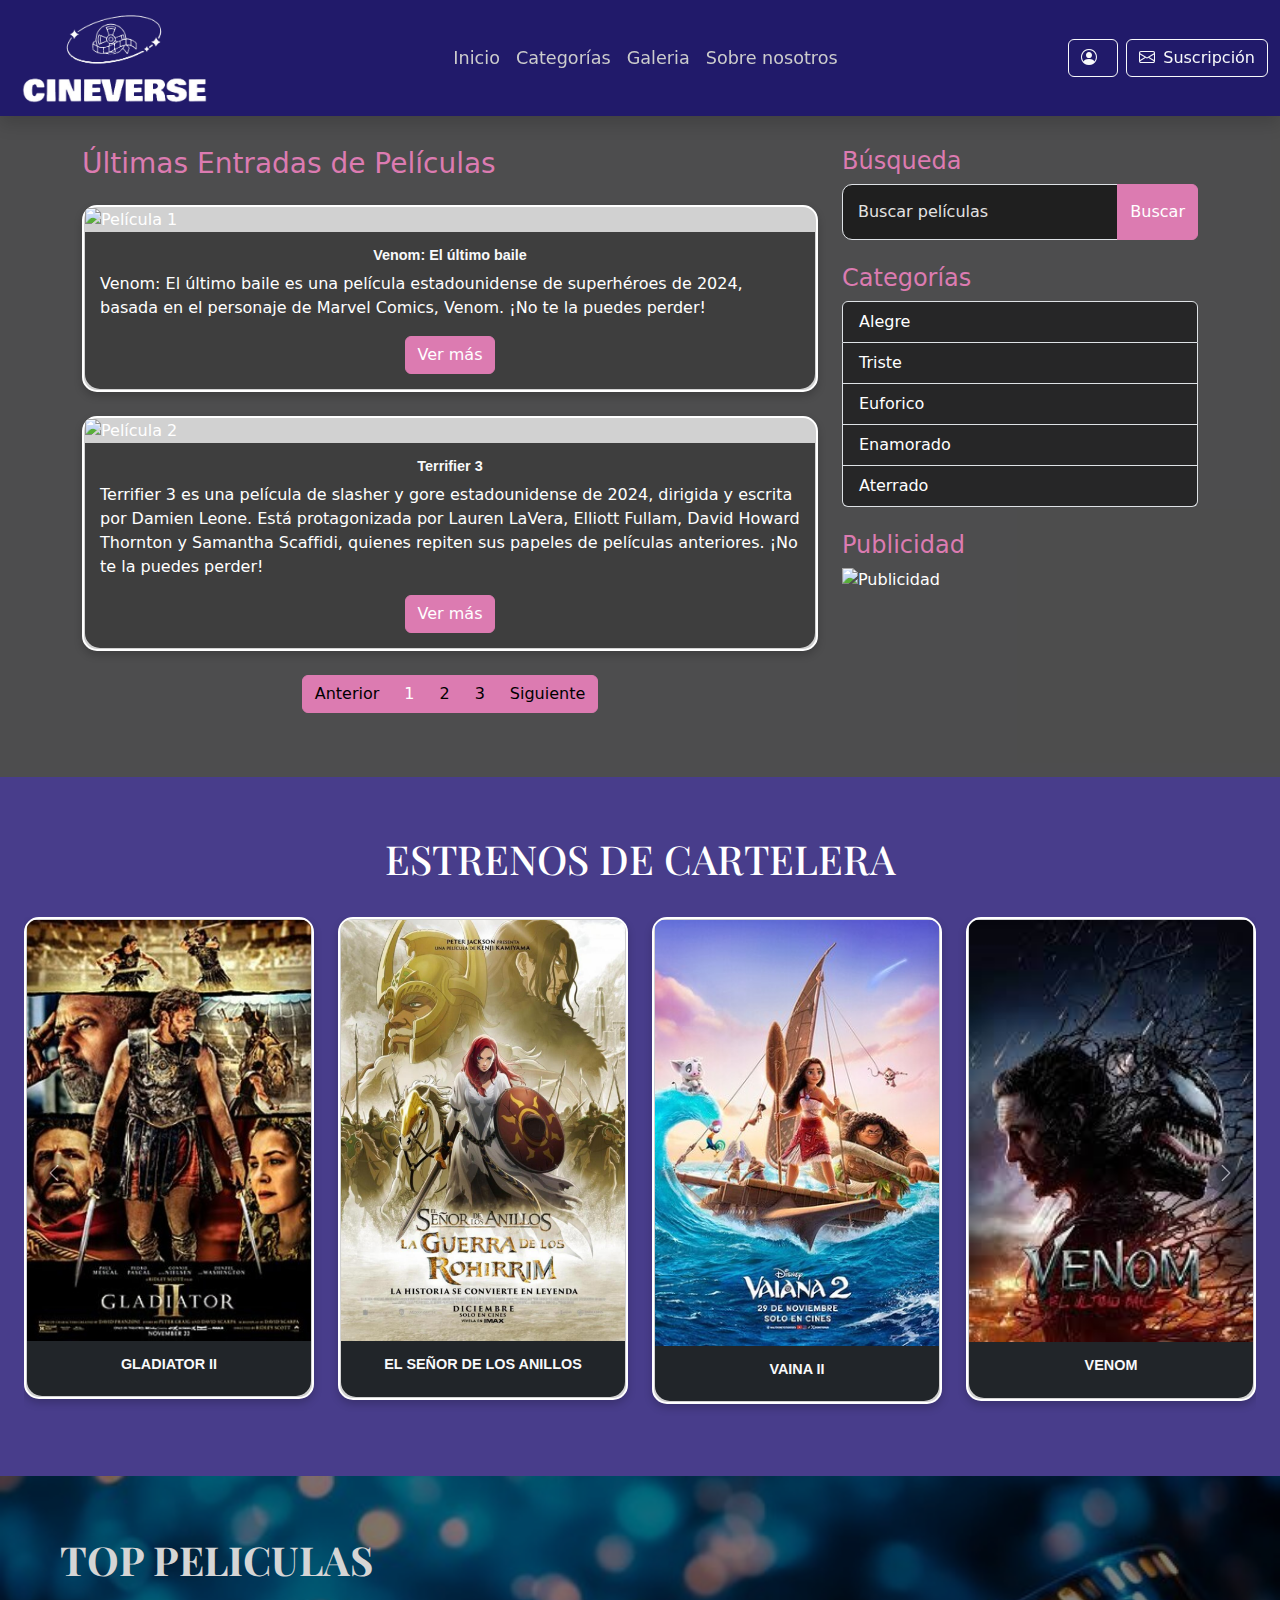
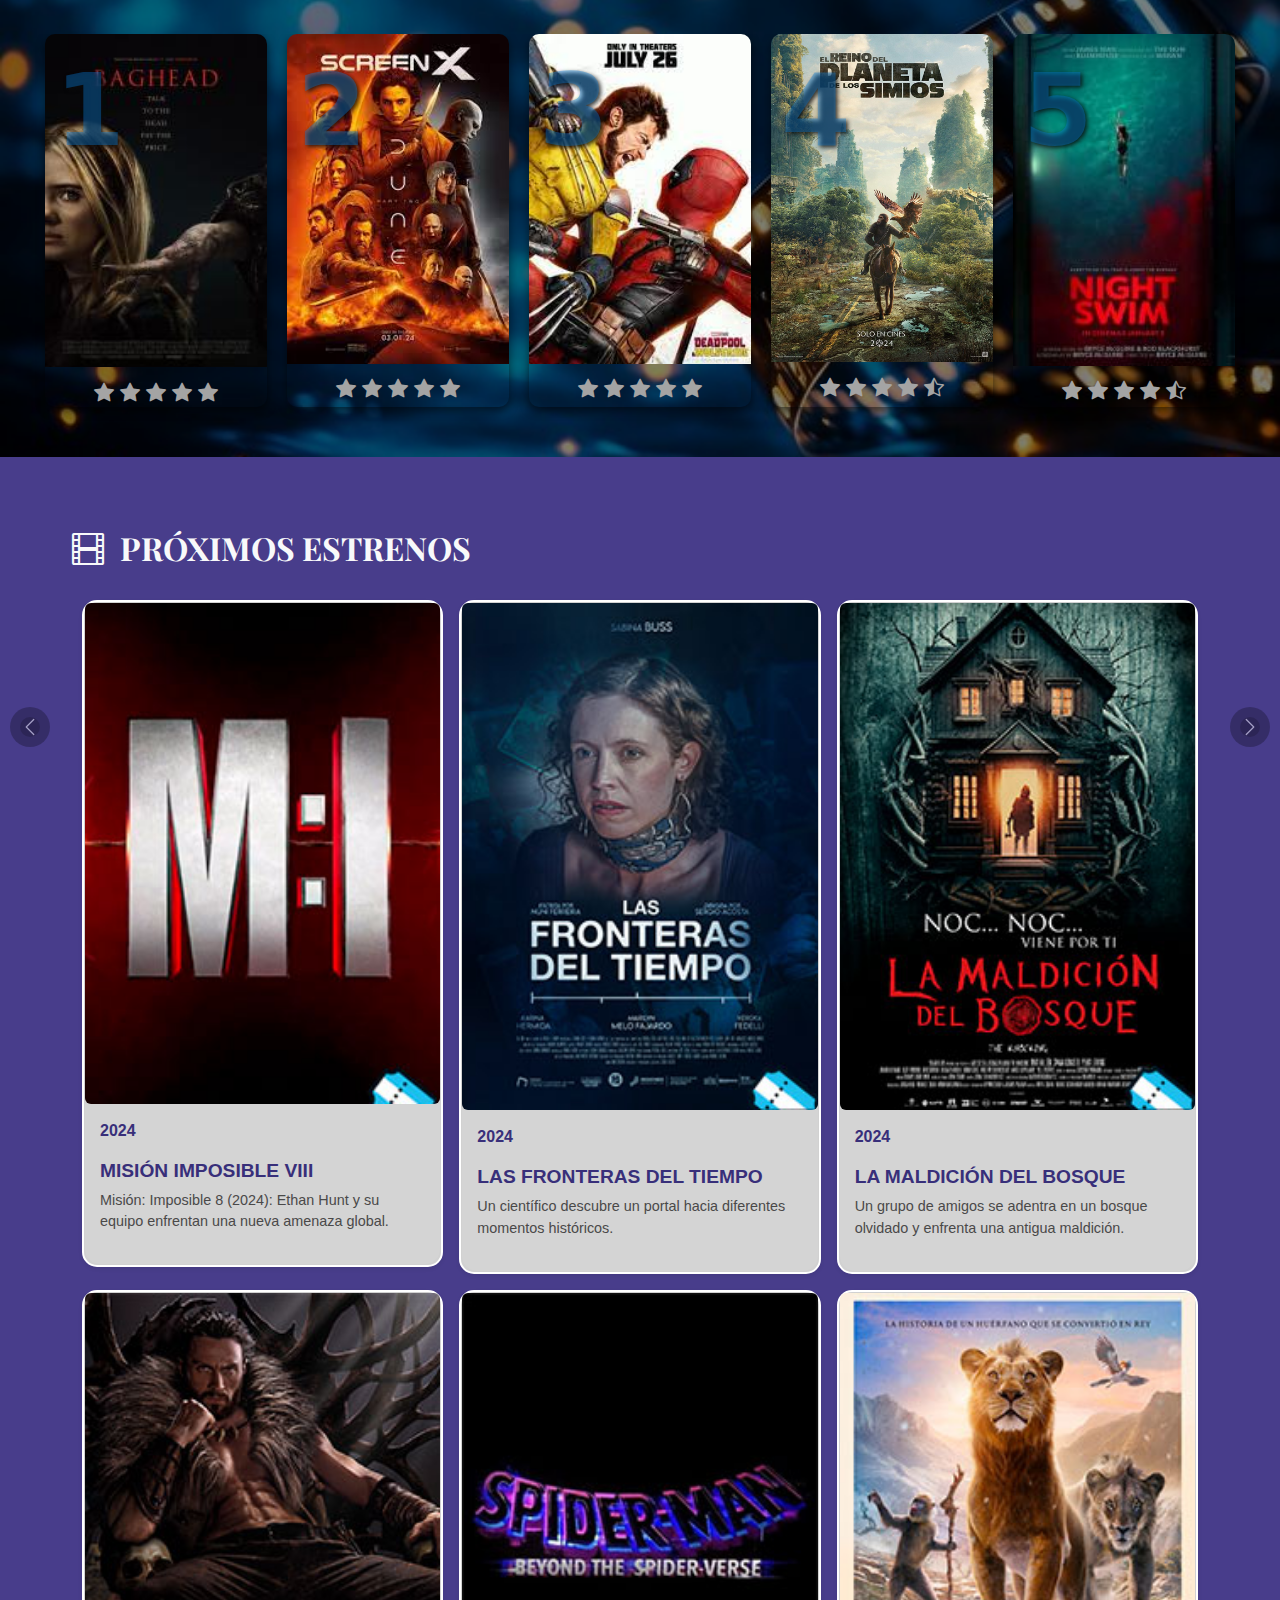
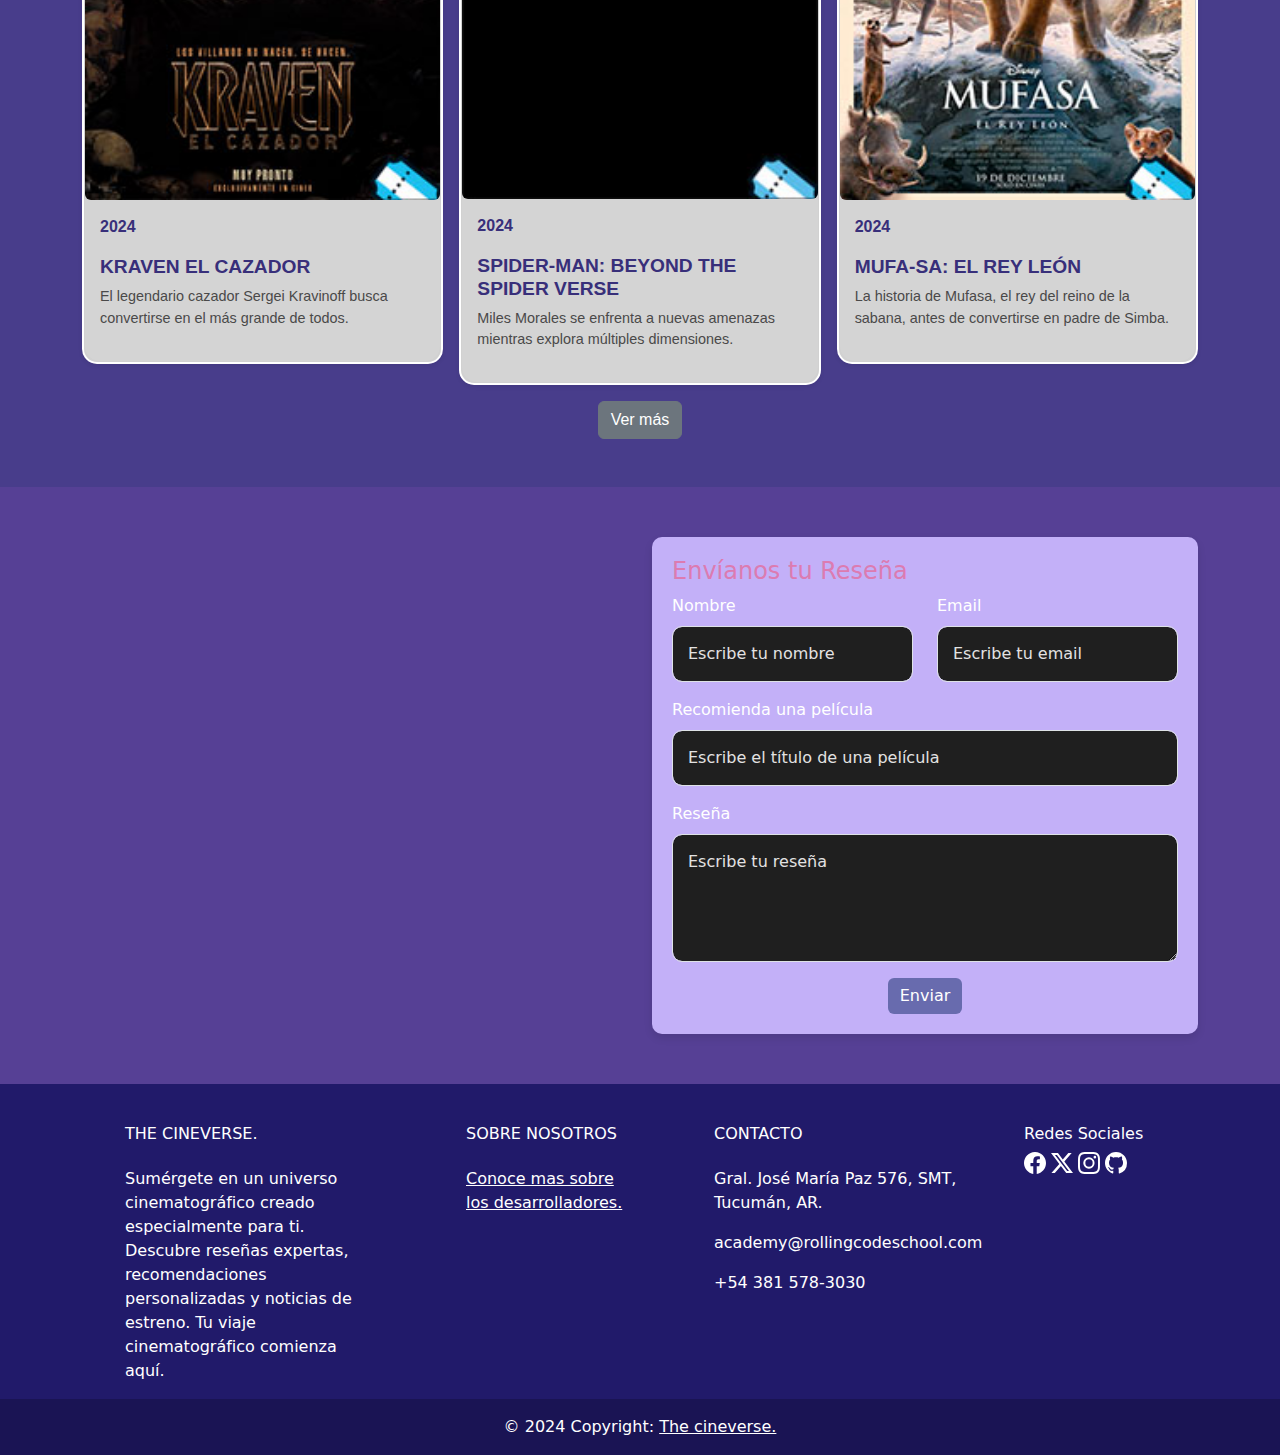
==== commit 5b98b8fb: "se agregan fotos de los desarrolladores en la seccion sobre nosotros, tambien a su vez se reemplaza " ====
--- a/index.html
+++ b/index.html
@@ -39,7 +39,7 @@
                         <a class="nav-link active" href="#">Inicio</a>
                     </li>
                     <li class="nav-item">
-                        <a class="nav-link" href="#">Categorías</a>
+                        <a class="nav-link" href="./paginas/error404.html">Categorías</a>
                     </li>
                     <li class="nav-item">
                         <a class="nav-link" href="./paginas/gallery.html">Galeria</a>
@@ -133,34 +133,41 @@
             <div class="col-md-8">
                 <h3 class="mb-4">Últimas Entradas de Películas</h3>
                 <!-- Entrada 1 -->
-                <div class="card mb-4">
-                    <img src="https://img-s-msn-com.akamaized.net/tenant/amp/entityid/AA1rR1aU.img?w=768&h=422&m=6" class="card-img-top" alt="Película 1">
-                    <div class="card-body">
-                        <h5 class="card-title">Venom: El ultimo baile.</h5>
-                        <p class="card-text">Venom: El último baile es una película estadounidense de superhéroes de 2024, basada en el personaje de Marvel Comics, Venom. ¡No te la puedes perder!</p>
-                        <a href="./paginas/pelicula1.html" class="btn btn-primary">Ver más</a>
-                    </div>
-                </div>
-                <!-- Entrada 2 -->
-                <div class="card mb-4">
-                    <img src="https://www.accioncine.es/wp-content/uploads/2024/10/Terrifier-3.jpg" class="card-img-top" alt="Película 2">
-                    <div class="card-body">
-                        <h5 class="card-title">Terrifier 3</h5>
-                        <p class="card-text">Terrifier 3 es una película de slasher y gore estadounidense de 2024, dirigida y escrita por Damien Leone. Está protagonizada por Lauren LaVera, Elliott Fullam, David Howard Thornton y Samantha Scaffidi, quienes repiten sus papeles de películas anteriores.  ¡No te la puedes perder!</p>
-                        <a href="./paginas/pelicula2.html" class="btn btn-primary">Ver más</a>
-                    </div>
-                </div>
+<div class="card mb-4">
+  <img src="https://img-s-msn-com.akamaized.net/tenant/amp/entityid/AA1rR1aU.img?w=768&h=422&m=6" class="card-img-top" alt="Película 1">
+  <div class="card-body">
+      <h5 class="card-title">Venom: El último baile</h5>
+      <p class="card-text">Venom: El último baile es una película estadounidense de superhéroes de 2024, basada en el personaje de Marvel Comics, Venom. ¡No te la puedes perder!</p>
+      <!-- Botón centrado -->
+      <div class="d-flex justify-content-center">
+          <a href="./paginas/pelicula1.html" class="btn btn-primary">Ver más</a>
+      </div>
+  </div>
+</div>
+
+<!-- Entrada 2 -->
+<div class="card mb-4">
+  <img src="https://www.accioncine.es/wp-content/uploads/2024/10/Terrifier-3.jpg" class="card-img-top" alt="Película 2">
+  <div class="card-body">
+      <h5 class="card-title">Terrifier 3</h5>
+      <p class="card-text">Terrifier 3 es una película de slasher y gore estadounidense de 2024, dirigida y escrita por Damien Leone. Está protagonizada por Lauren LaVera, Elliott Fullam, David Howard Thornton y Samantha Scaffidi, quienes repiten sus papeles de películas anteriores. ¡No te la puedes perder!</p>
+      <!-- Botón centrado -->
+      <div class="d-flex justify-content-center">
+          <a href="./paginas/pelicula2.html" class="btn btn-primary">Ver más</a>
+      </div>
+  </div>
+</div>
                 <!-- Paginación -->
                 <nav aria-label="Paginacion">
                     <ul class="pagination justify-content-center">
                         <li class="page-item disabled">
-                            <a class="page-link" href="#" tabindex="-1">Anterior</a>
+                            <a class="page-link" href="./paginas/error404.html" tabindex="-1">Anterior</a>
                         </li>
-                        <li class="page-item active"><a class="page-link" href="#">1</a></li>
-                        <li class="page-item"><a class="page-link" href="#">2</a></li>
-                        <li class="page-item"><a class="page-link" href="#">3</a></li>
+                        <li class="page-item active"><a class="page-link" href="./paginas/error404.html">1</a></li>
+                        <li class="page-item"><a class="page-link" href="./paginas/error404.html">2</a></li>
+                        <li class="page-item"><a class="page-link" href="./paginas/error404.html">3</a></li>
                         <li class="page-item">
-                            <a class="page-link" href="./img/pagina404realizada.jpg">Siguiente</a>
+                            <a class="page-link" href="./paginas/error404.html">Siguiente</a>
                         </li>
                     </ul>
                 </nav>
@@ -187,7 +194,7 @@
                 <!-- Publicidad -->
                 <h4>Publicidad</h4>
                 <div class="d-none d-md-block">
-                    <img src="https://image.isu.pub/230305213223-ee21ec7c1863483c10e7651943fbc5cc/jpg/page_1_thumb_large.jpg" class="img-fluid" alt="Publicidad">
+                    <img src="https://img.freepik.com/psd-gratis/delicioso-menu-hamburguesas-comida-plantillas-historias-instagram-facebook_120329-4883.jpg" class="img-fluid" alt="Publicidad" height="4000" style="max-height: 2500px;">
                 </div>
             </div>
         </div>
@@ -464,7 +471,7 @@
             </div>
           </div>
           <!-- Botón Ver Más -->
-          <button class="btn btn-secondary d-block mx-auto mt-3">Ver más</button>
+          <button class="btn btn-secondary d-block mx-auto mt-3 ">Ver más</button>
         </div>
       </section>
         <!-- Botones de control -->
--- a/css/styles.css
+++ b/css/styles.css
@@ -676,14 +676,70 @@
 .carousel-control-prev-icon, 
 .carousel-control-next-icon {
   background-color: #9a9a9a; 
-
+}
 /* Fondo de la galería */
 .carousel-item {
   background-color: #3B4F8C; 
+}
 
 /* Estilo para los controles del carousel */
 .carousel-control-prev, 
 .carousel-control-next {
   color: #343a40; 
 }
-/************** Fin Estilo para  la  galería de imágenes *************/+}
+/************** Fin Estilo para  la  galería de imágenes *************/
+.body404 {
+  background-image: url('https://png.pngtree.com/thumb_back/fh260/background/20230720/pngtree-empty-screen-in-a-3d-rendered-cinema-hall-image_3715653.jpg'); /* Replace with a valid cinema-themed image URL */
+  background-size: cover;
+  background-position: center;
+  background-repeat: no-repeat;
+  height: 100vh;
+  margin: 0;
+  display: flex;
+  justify-content: center;
+  align-items: center;
+  position: relative;
+  color: white;
+}
+.body404::before {
+  content: '';
+  position: absolute;
+  top: 0;
+  left: 0;
+  width: 100%;
+  height: 100%;
+  background-color: rgba(0, 0, 0, 0.7);
+  z-index: 1;
+}
+.error-container {
+  position: relative;
+  z-index: 2;
+  text-align: center;
+}
+.error-code {
+  font-size: 8rem;
+  font-weight: bold;
+  color: #a33333; /* Golden cinema tone */
+}
+.error-message {
+  font-size: 1.8rem;
+  margin: 1rem 0;
+}
+.home-btn {
+  font-size: 1.2rem;
+  text-transform: uppercase;
+  background-color: #801414;
+  border: none;
+  padding: 0.8rem 1.5rem;
+  color: white;
+  transition: background-color 0.3s;
+}
+.home-btn:hover {
+  background-color: #d40b0b;
+  text-decoration: none;
+}
+.icon-film {
+  font-size: 4rem;
+  color: #ffcc00;
+}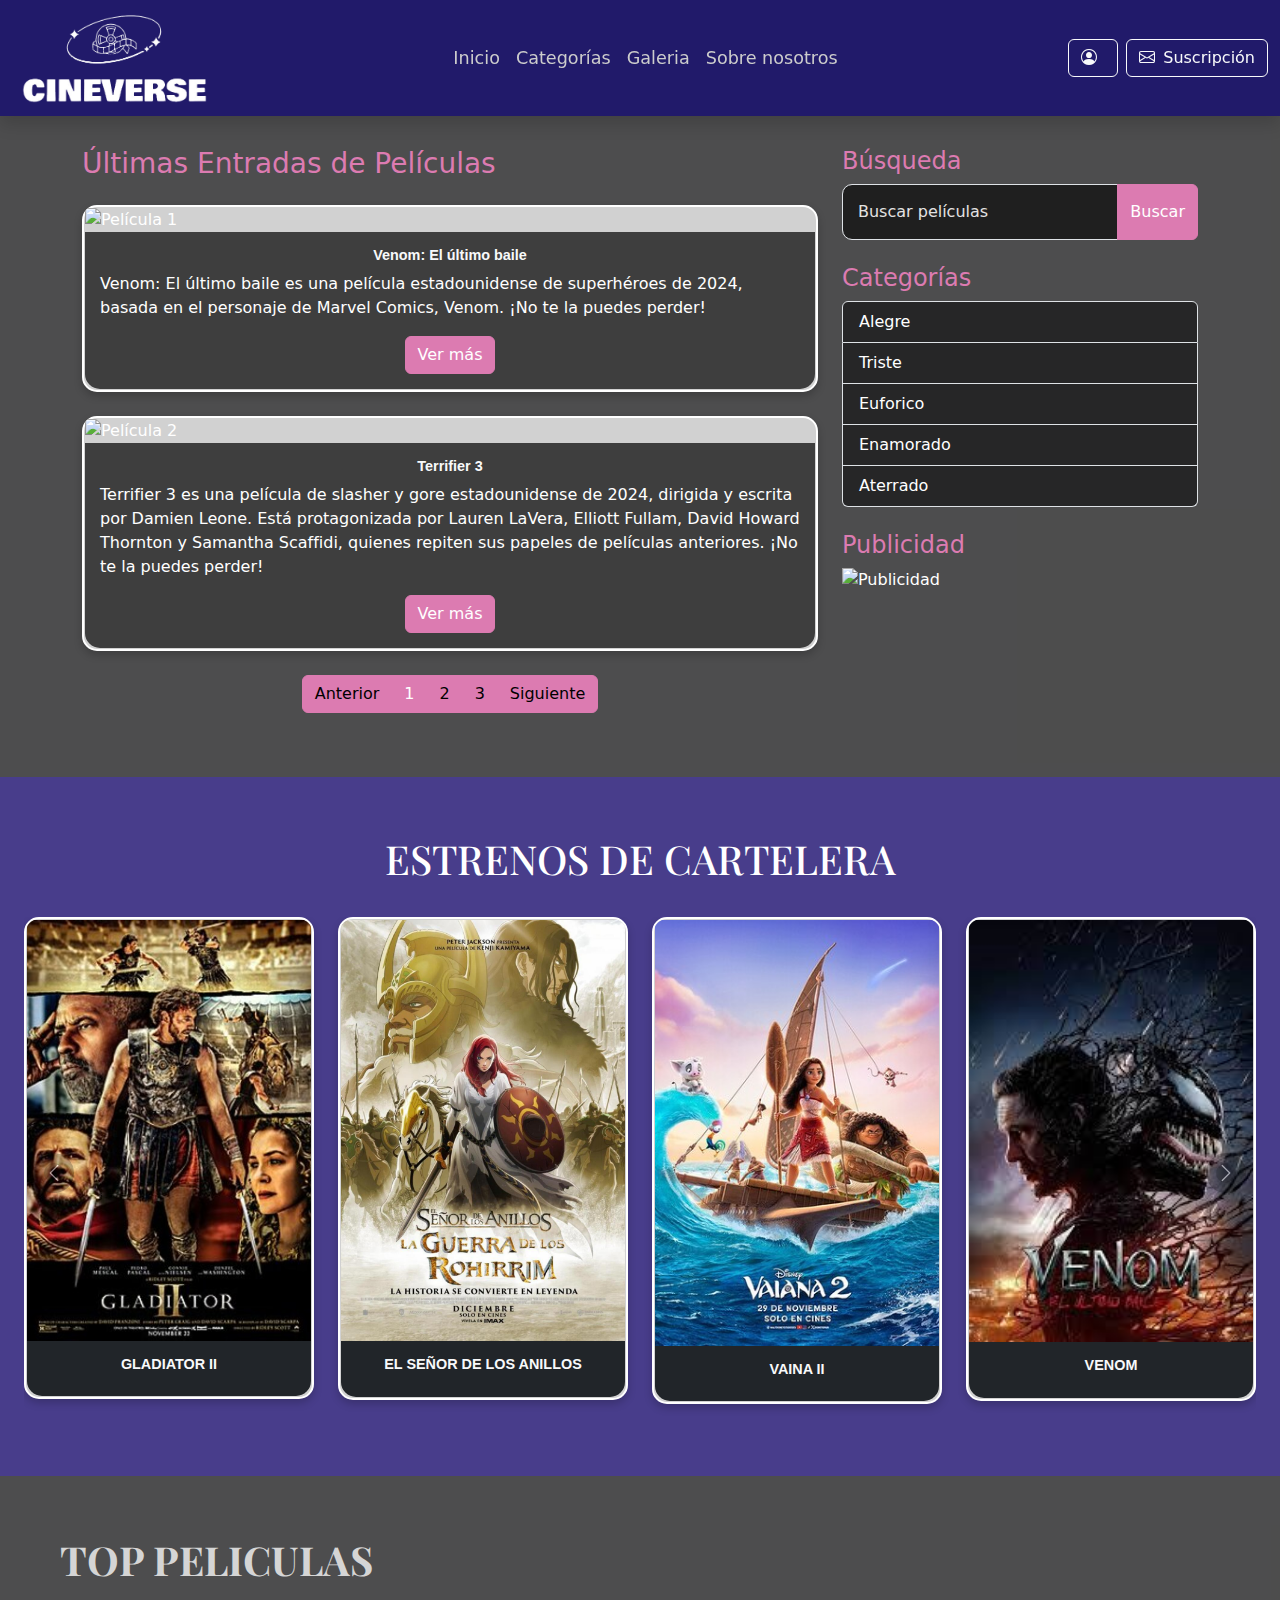
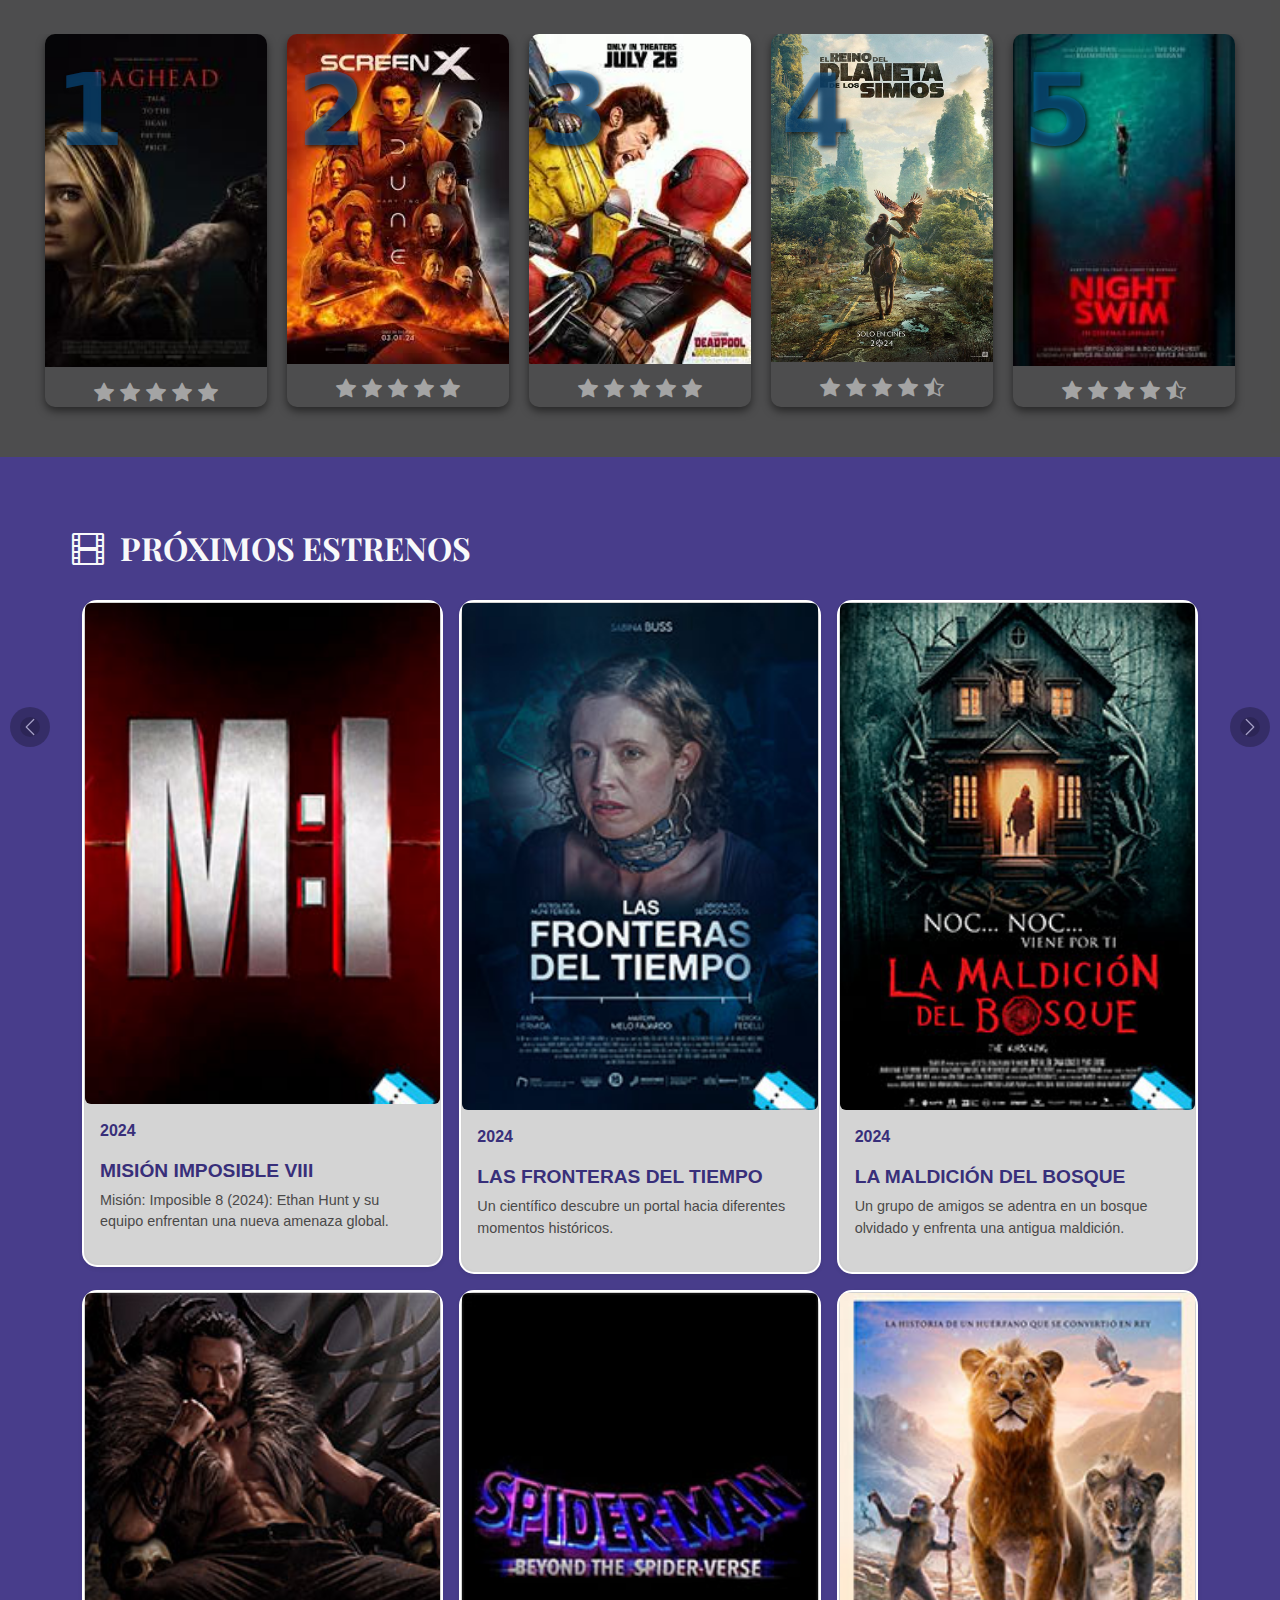
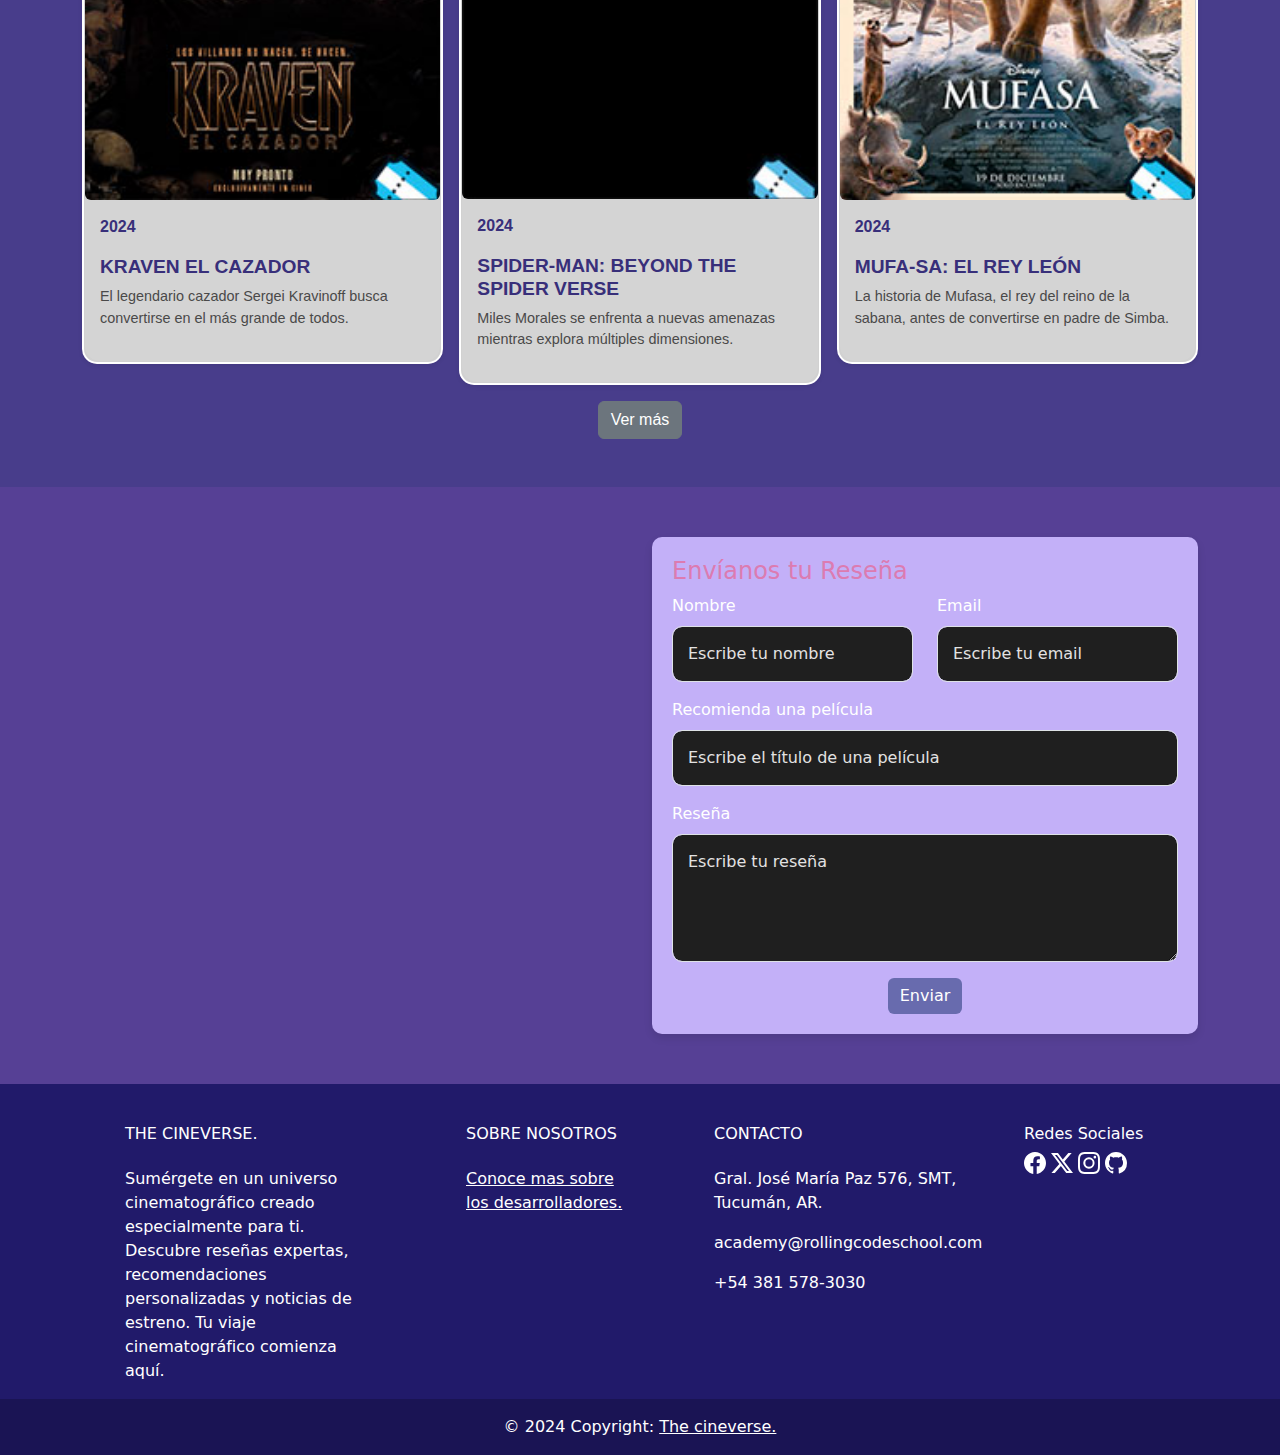
==== commit 140f4b7f: "se agregan hipervinculos en los logos de las paginas" ====
--- a/index.html
+++ b/index.html
@@ -25,7 +25,7 @@
     <nav class="navbar navbar-expand-lg navbar-dark bg-dark fixed-top shadow">
         <div class="container-fluid">
             <!-- Logo -->
-            <a class="navbar-brand d-flex align-items-center" href="#">
+            <a class="navbar-brand d-flex align-items-center" href="./index.html">
                 <img src="./img/logo/ss-removebg-preview.png" alt="Logo" style="height: 90px; width: auto; margin-left: 10px;">
             </a>
             <!-- Botón hamburguesa centrado -->
--- a/css/styles.css
+++ b/css/styles.css
@@ -118,10 +118,8 @@
   background-color: rgba(0, 0, 0, 0.8);
 }
 
-
 /*------------Seccion Top Peliculas------------ */
 .seccion-top-10 {
-  background-image: url("../img/fondo/fondo-top10.png");
   background-size: cover;
   background-position: center center;
   background-repeat: no-repeat;
